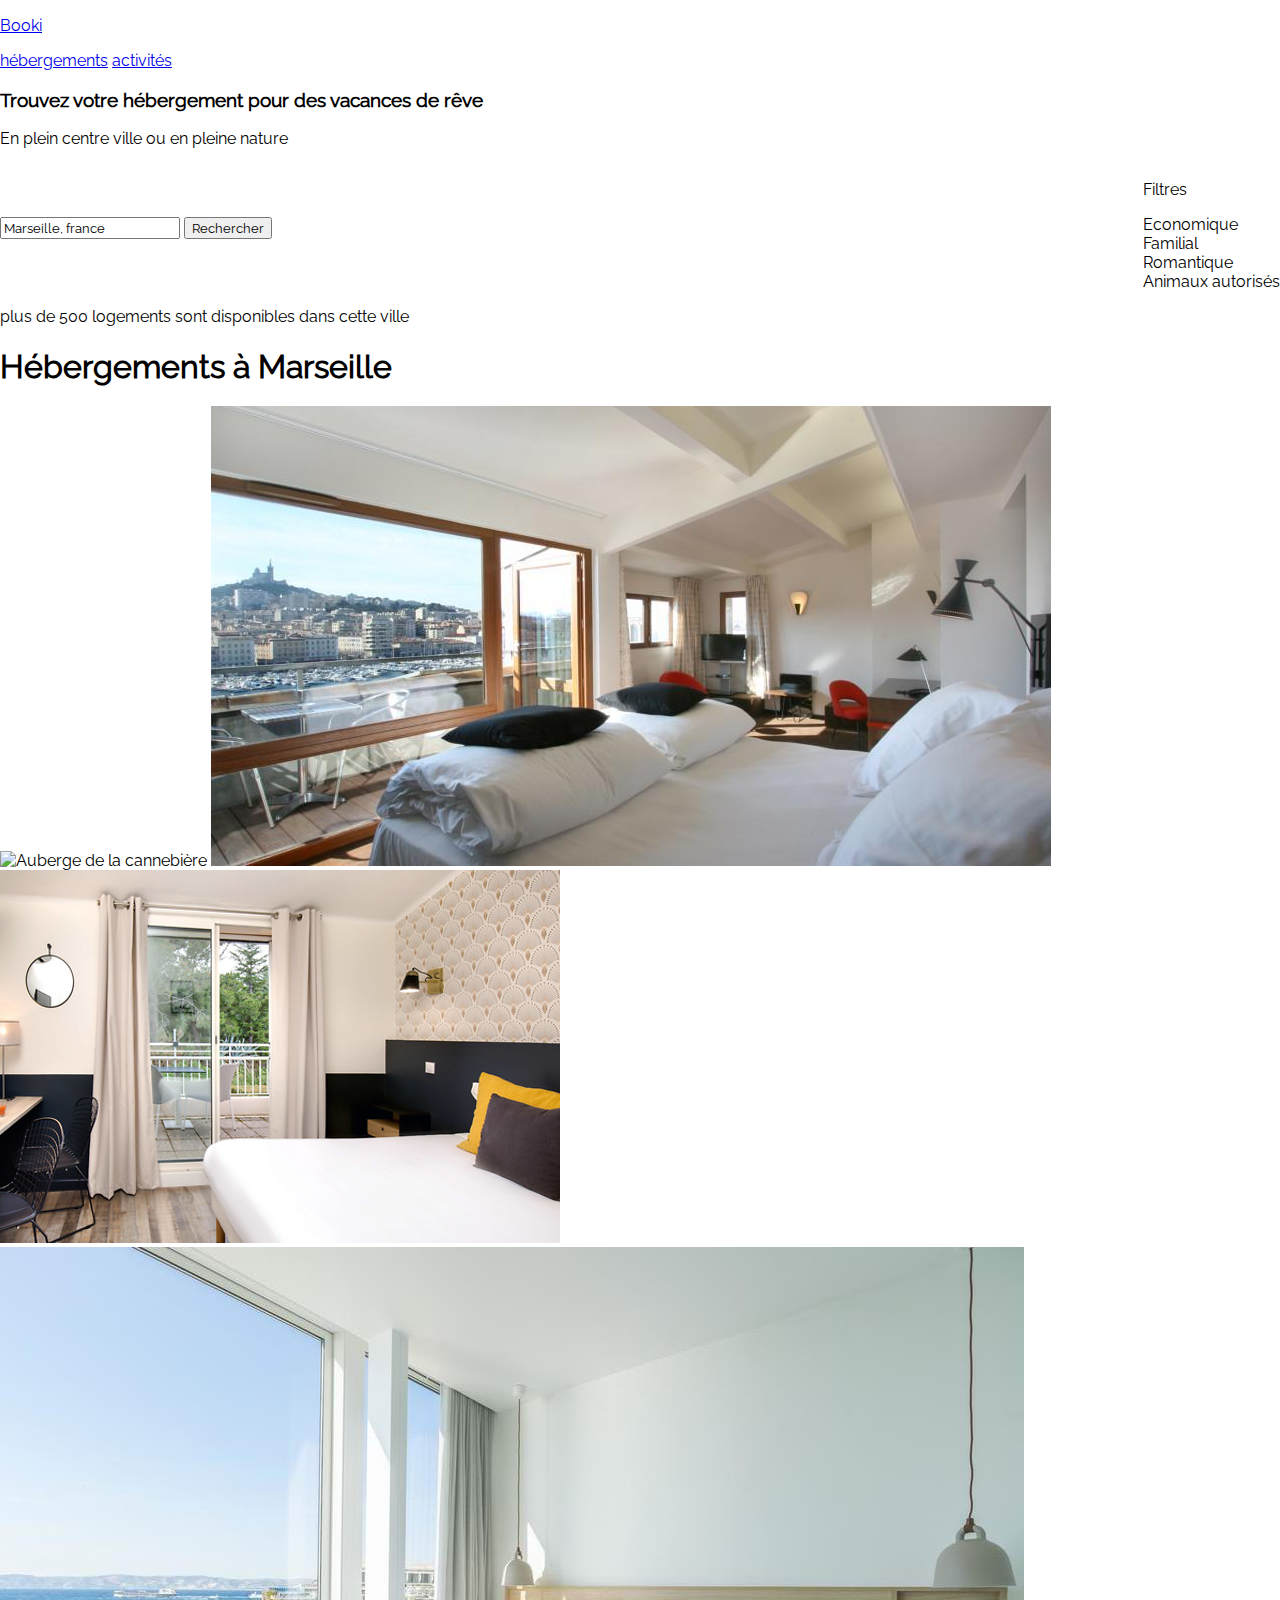
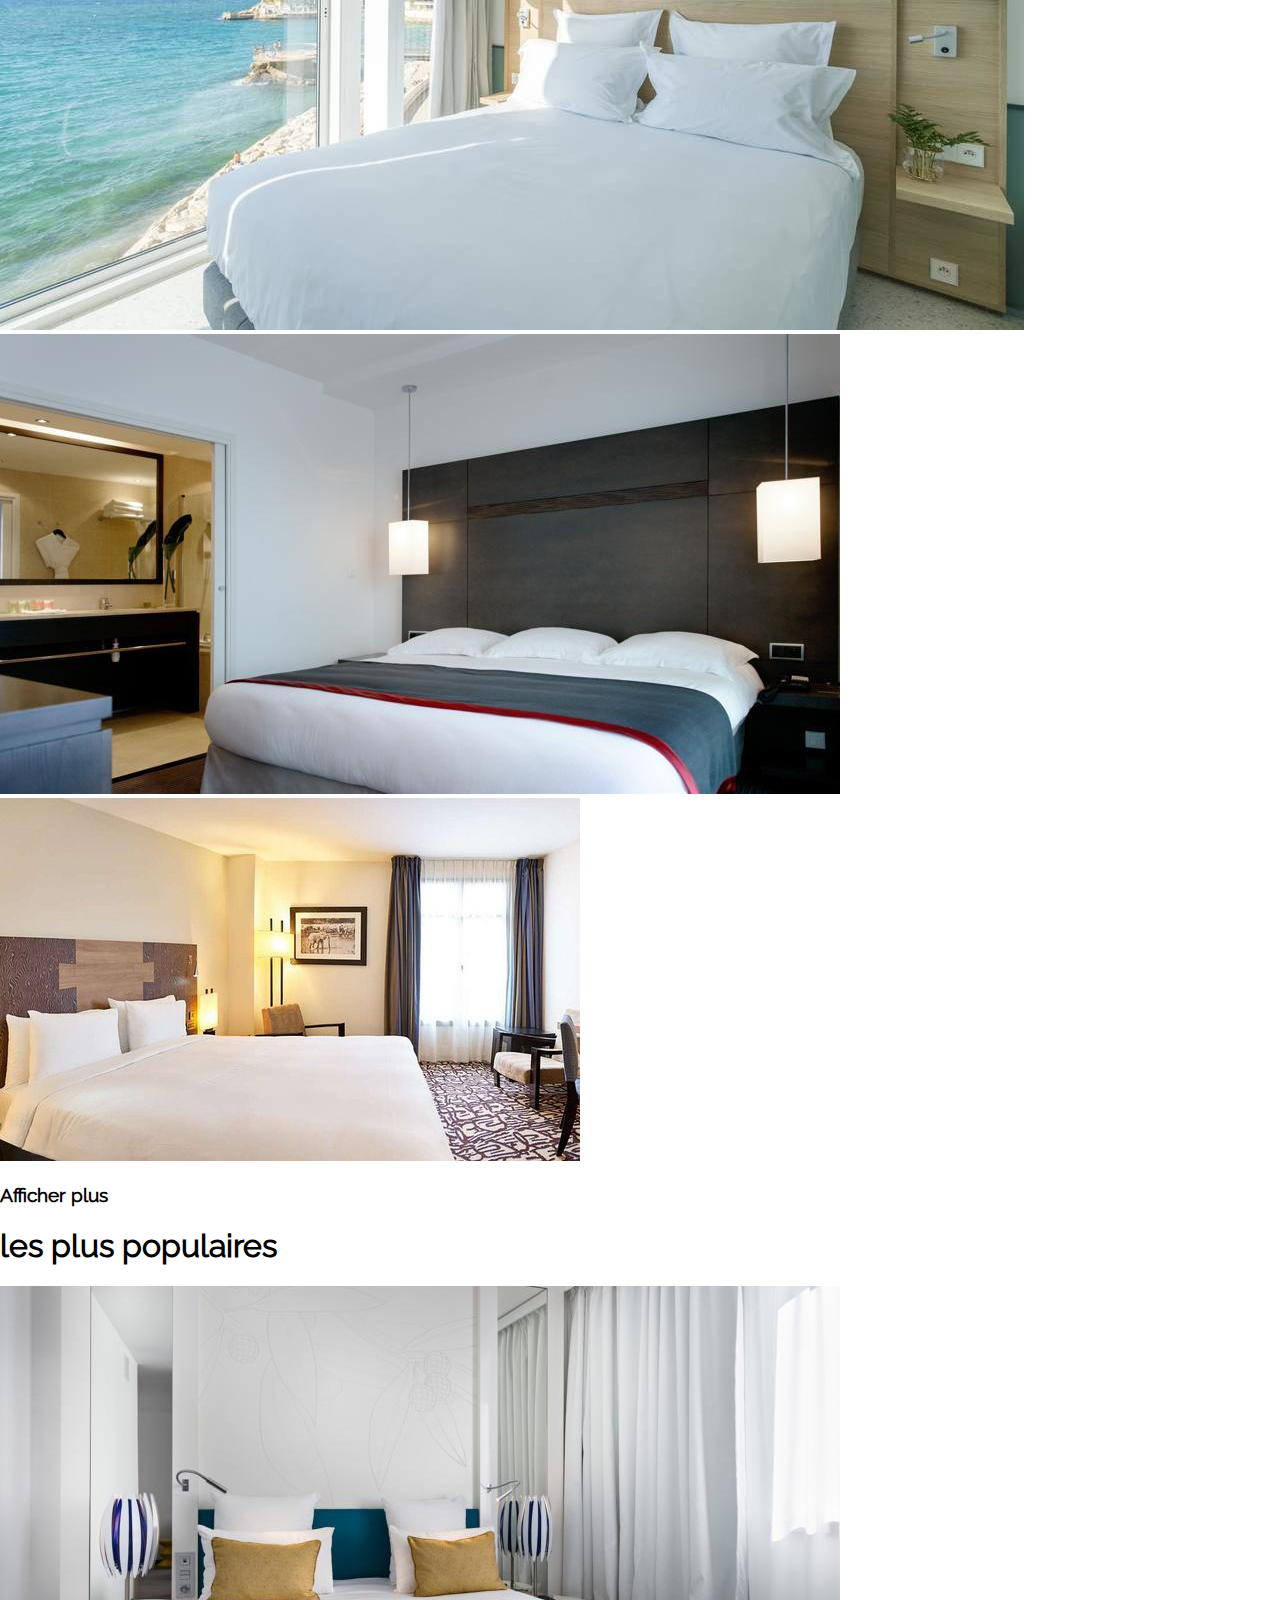
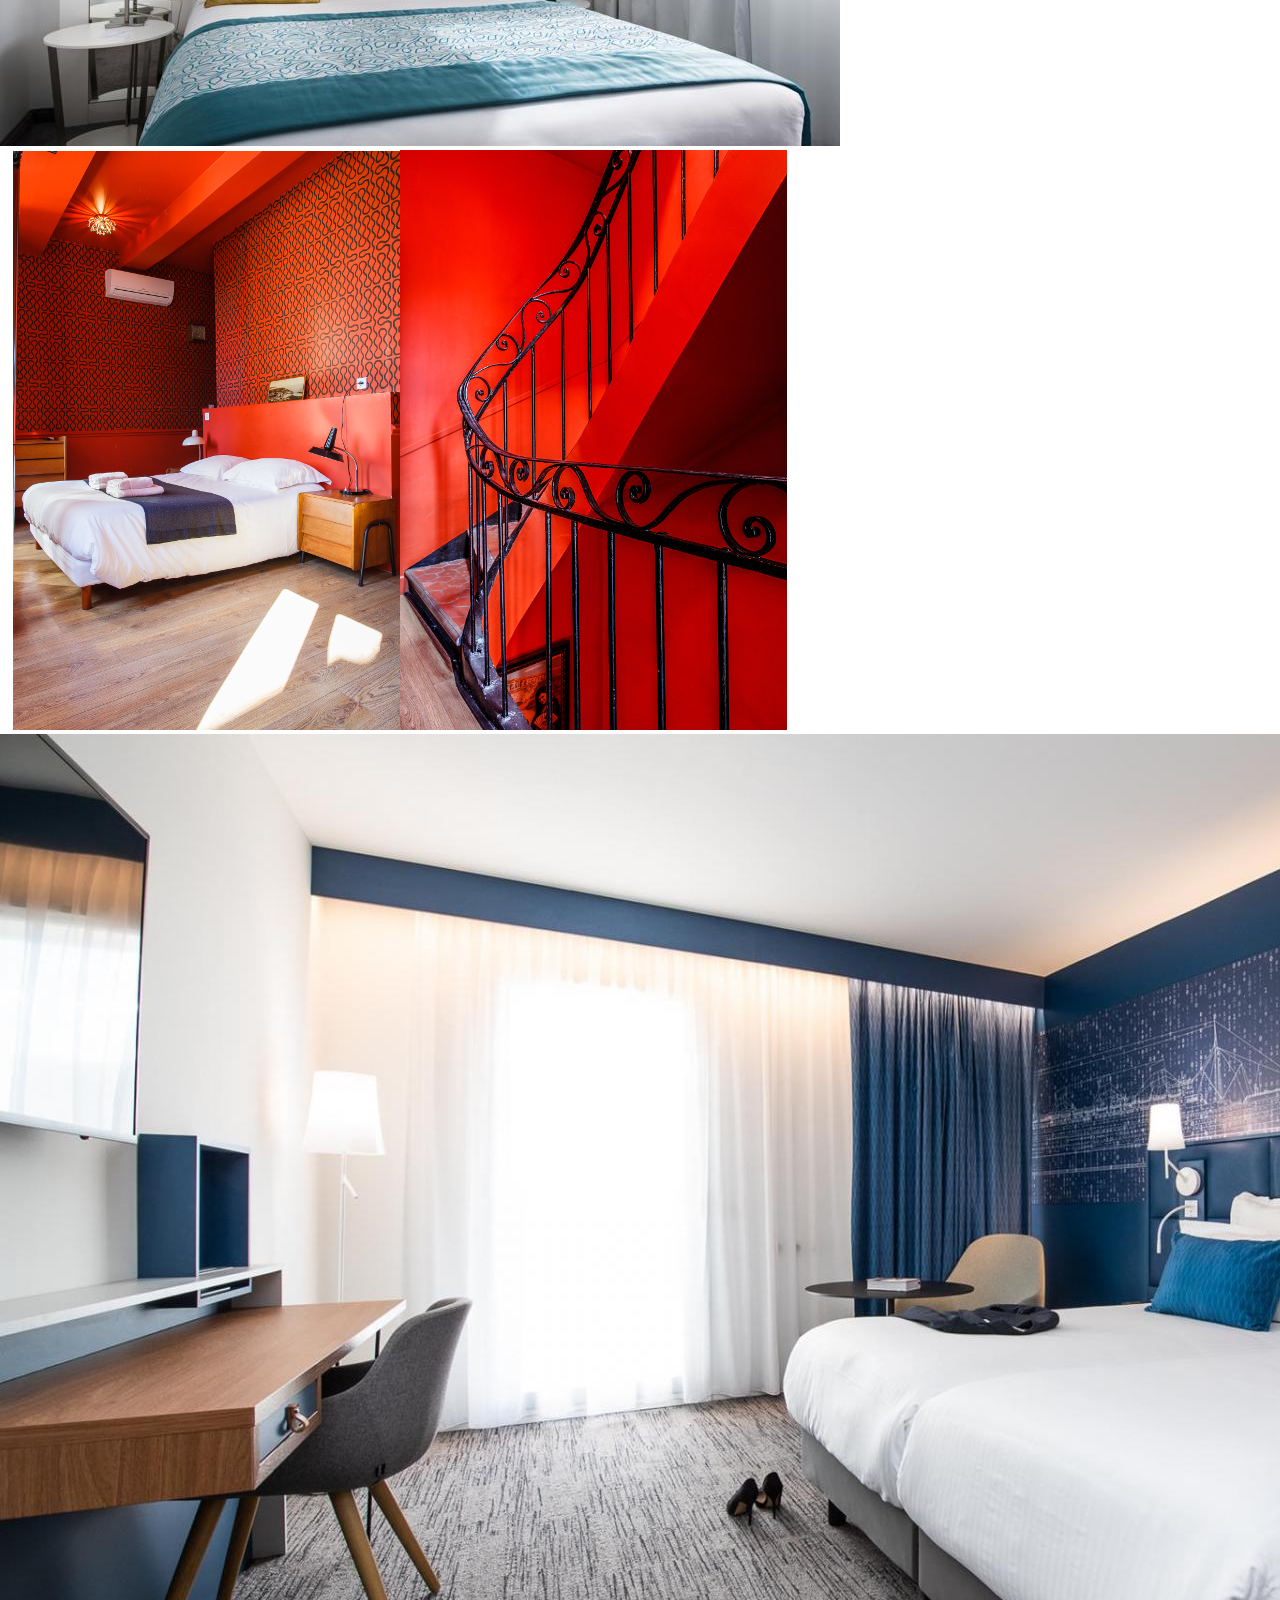
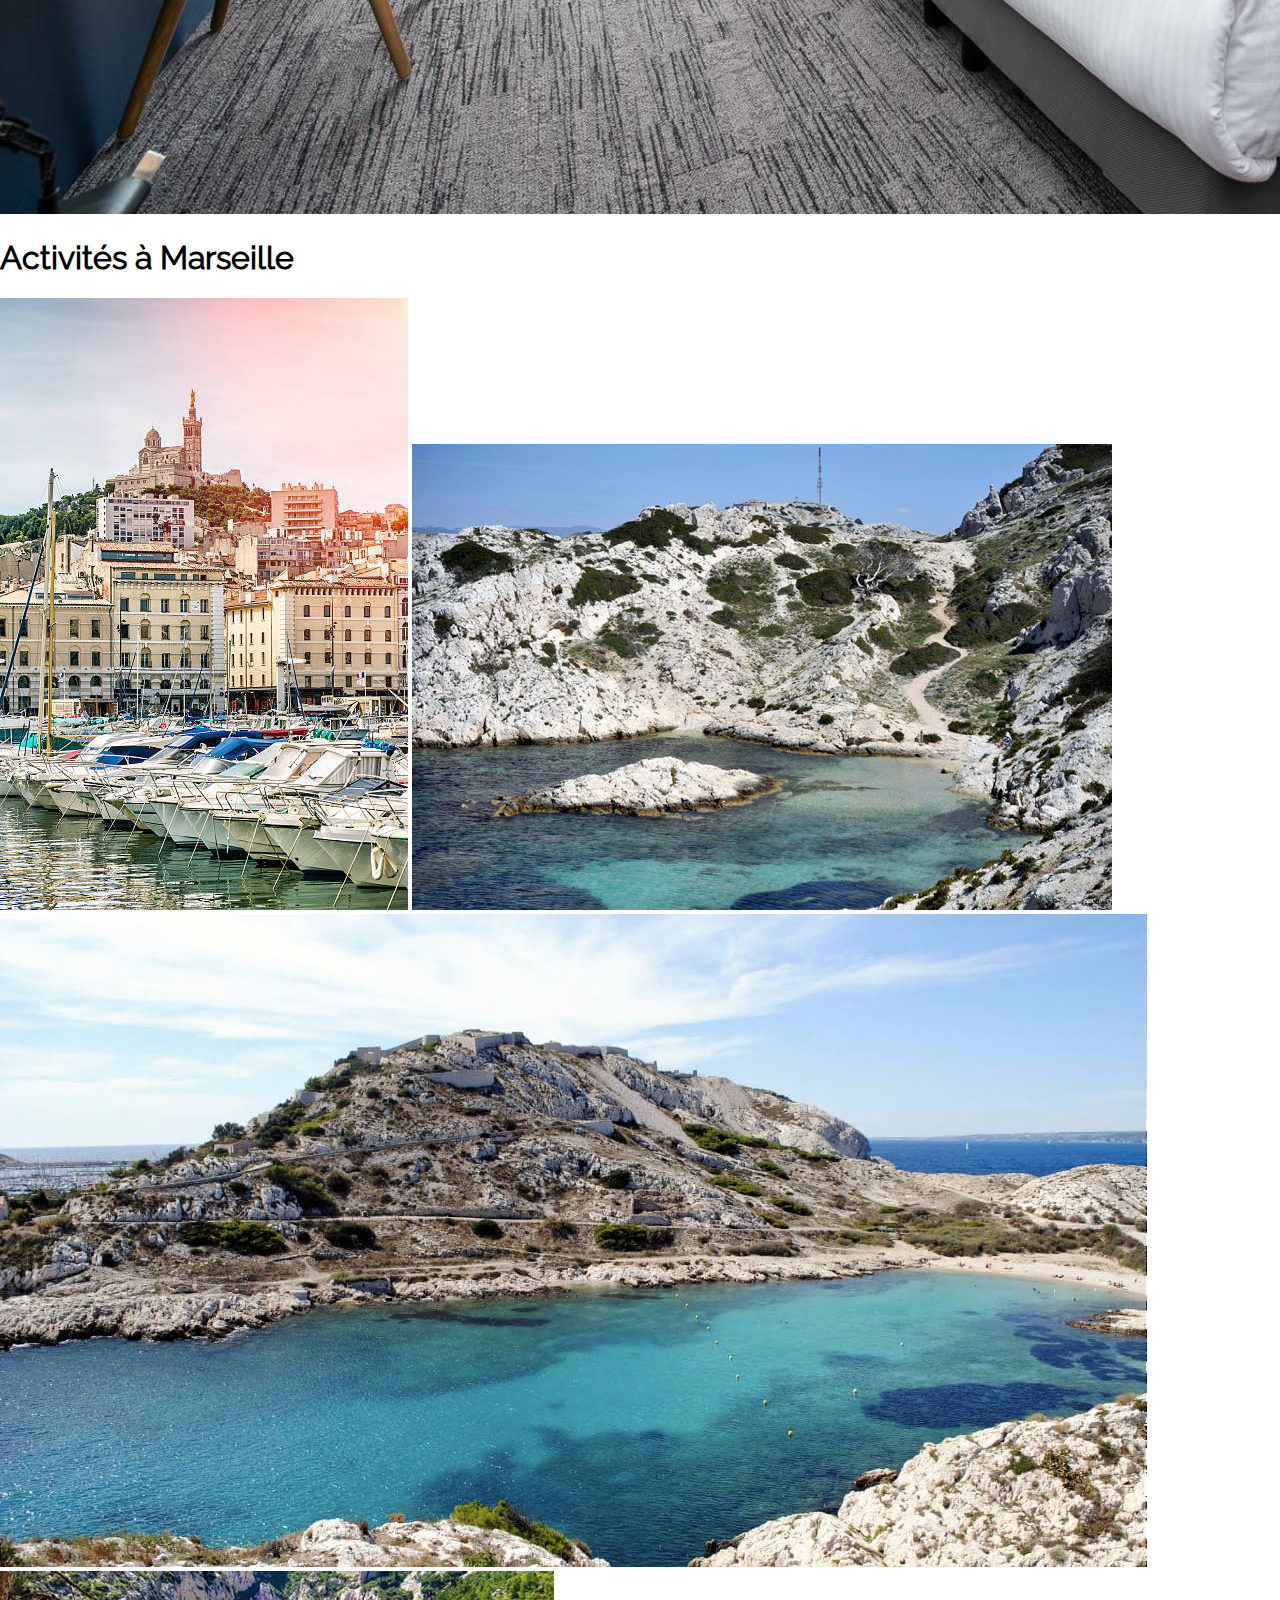
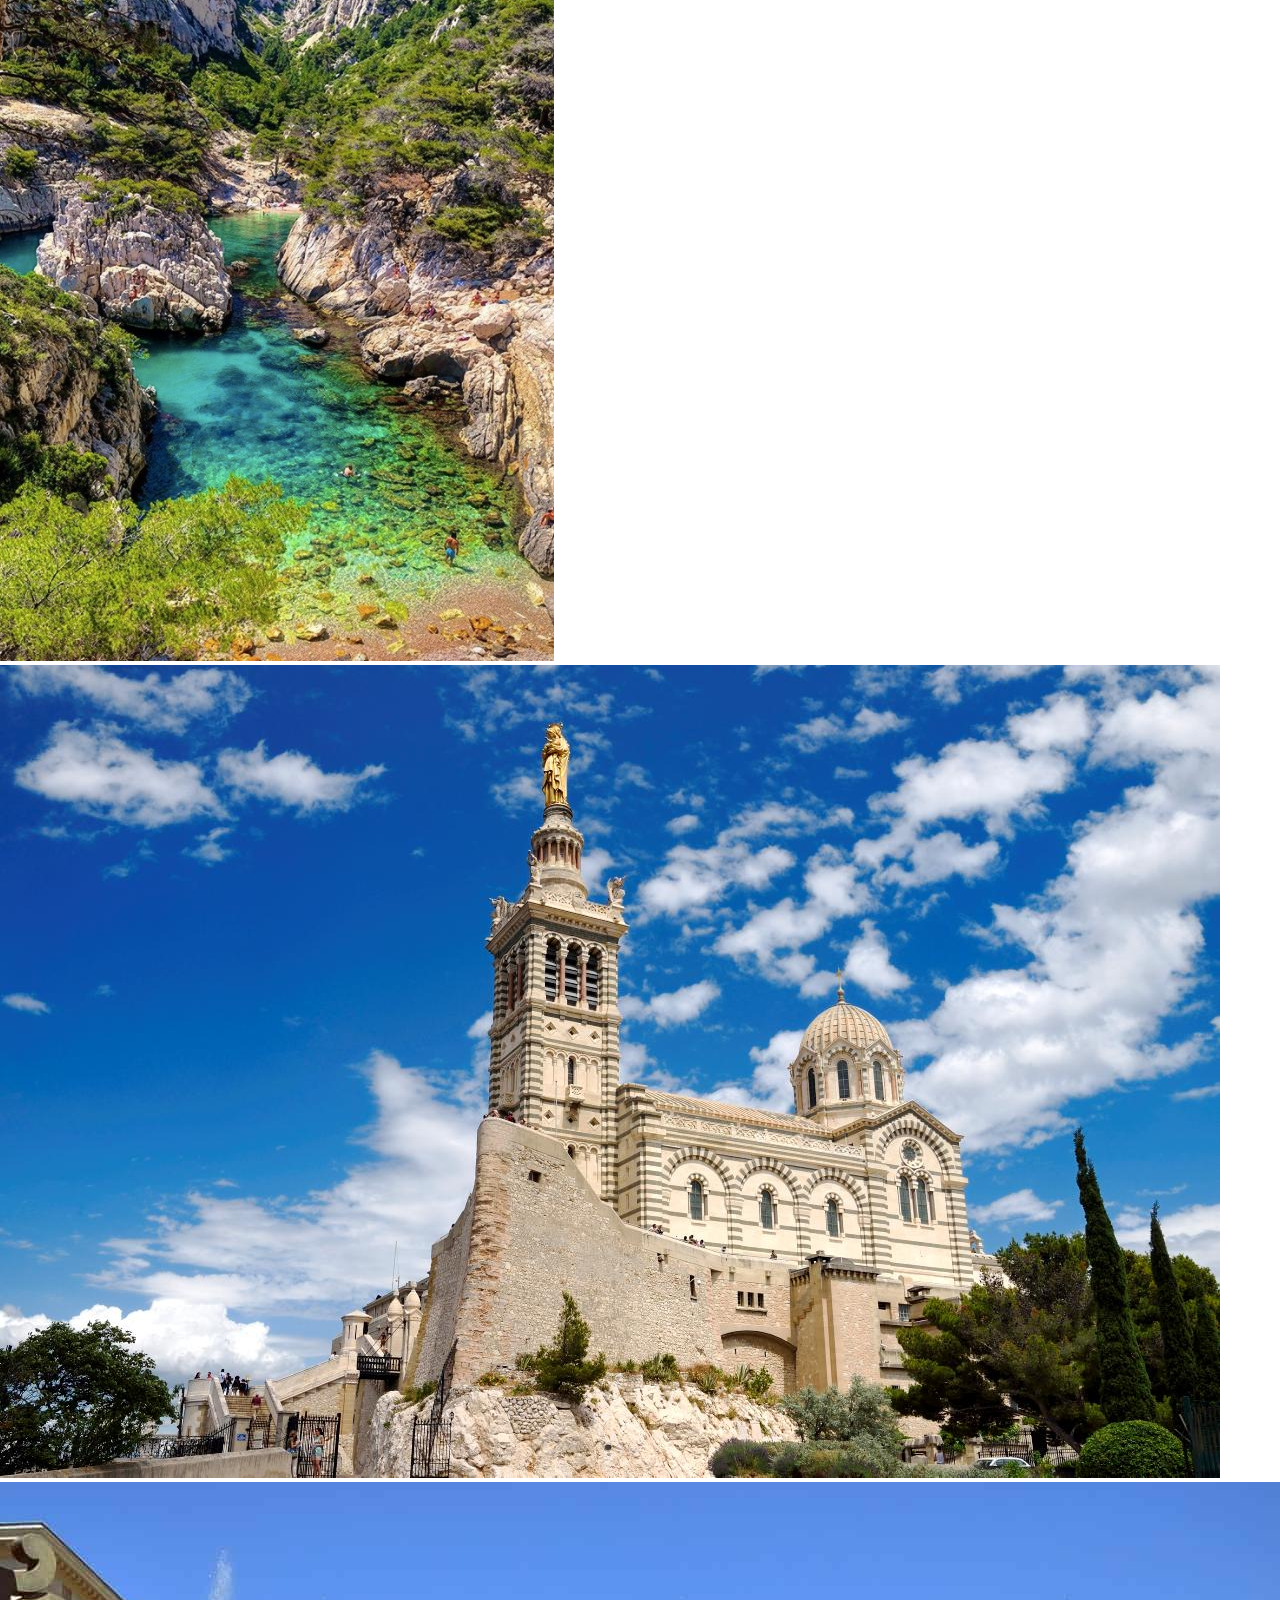
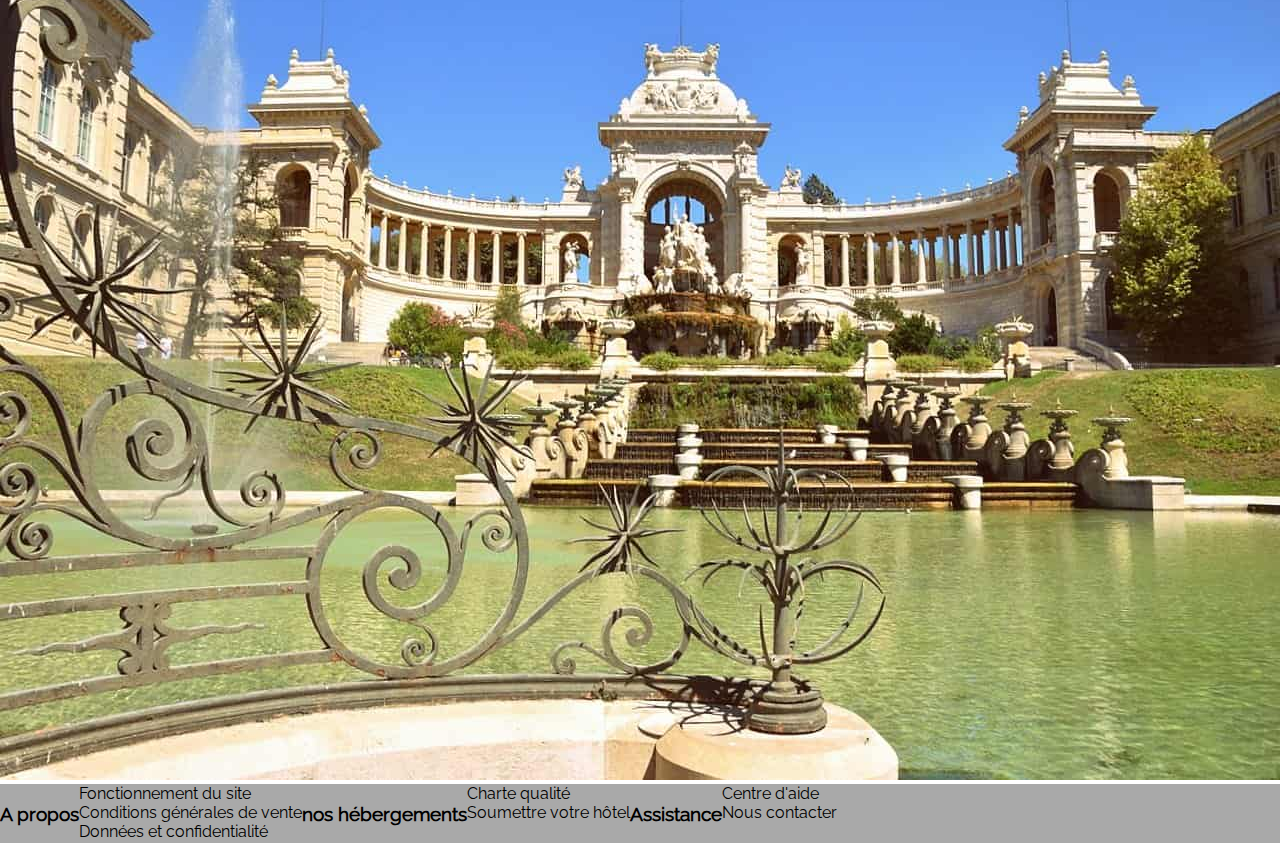
==== index.html @ e2a9db28 "firt commits" ====
<!DOCTYPE html>
<html>
    <head>
        <meta charset="utf-8"/>
        <link rel="stylesheet" href="./css/style.css" />
        <title> booki </title>
    </head>

    <body>
         <header>
            <p id="index"><a href="./index.html">Booki</a></p>
            <div class="site-header-nav">
                <a href="#">hébergements</a>
                <a href="#">activités</a>
            </div>
            <h3>Trouvez votre hébergement pour des vacances de rêve</h3>
            <p>En plein centre ville ou en pleine nature</p>
            <nav>
                <div id="searchbar">
                    <form action="" class="Formulaire">
                        <input class="field" type="text" value="Marseille, france">
                        <input class="button" type="button" value="Rechercher"/>
                    </form>
                </div>

                <ul id="filter"><p>Filtres</p>
                    <li class="filter-type">Economique</li>
                    <li class="filter-type">Familial</li>
                    <li class="filter-type">Romantique</li>
                    <li class="filter-type">Animaux autorisés</li>
                </ul>
            </nav>
            <p>plus de 500 logements sont disponibles dans cette ville</p>
        </header>

        <main>
            <div>
                <h1>Hébergements à Marseille</h1>
                <article>
                    <img src="./images/Cannebière.jpg" alt="Auberge de la cannebière"> 
                    <img src="./images/hotelport.jpg" alt="Hôtel du port">
                    <img src="./images/hotelmouettes.jpg" alt="Hôtel Les mouettes">
                    <img src="./images/hotelmer.jpg" alt="Hôtel de la Mer">
                    <img src="./images/aubergepanier.jpg" alt="Auberge Le panier">
                    <img src="./images/hotelamina.jpg" alt="Hôtel Chez Amina">
                    <h3>Afficher plus</h3>
                </article>
            </div>
        </main>

        <aside>
            <div>
                <h1>les plus populaires</h1>
                <img src="./images/hotelsoleildumatin.jpg" alt="Hôtel Le soleil du matin">
                <img src="./images/coeurdeleau.jpg" alt="Au coeur de l'eau Chambres d'hôtes">
                <img src="./images/toutbleuetblanc.jpg" alt="Hôtel Tout bleu et blanc">
            </div>
        </aside>

        <section>
            <div>
                <h1>Activités à Marseille</h1>
                <img src="./images/vieuxport.jpg" alt="Vieux port">
                <img src="./images/pomegues.jpg" alt="Fort de Pomègues">
                <img src="./images/frioul.jpg" alt="Iles du Frioul">
                <img src="./images/calanques.jpg" alt="Parc National des Calanques">
                <img src="./images/notredamedelagarde.jpg" alt="Notre-Dame-de-la-Garde">
                <img src="./images/parclongchamp.jpg" alt="Parc Longchamp">
            </div>
        </section>

        <footer>
            <h3>A propos</h3>
            <ul>
                <li>Fonctionnement du site</li>
                <li>Conditions générales de vente</li>
                <li>Données et confidentialité</li>
            </ul>

            <h3>nos hébergements</h3>
            <ul>
                <li>Charte qualité</li>
                <li>Soumettre votre hôtel</li>     
            </ul>

            <h3>Assistance</h3>
            <ul>
                <li>Centre d'aide</li>
                <li>Nous contacter</li>
            </ul>
        </footer>
    </body>
</html>
---- css/style.css ----
@font-face
{
    font-family: raleway-Regular ;
    src: url('./static/Raleway-Regular.ttf') format('truetype');
}

*
{
    font-family: raleway-regular;
}

#logo
{
    margin: 20px;
}
body
{
    margin: 0px;
}
nav
{
    display: flex;
    justify-content: space-between;
    align-items: center;
    flex-wrap: wrap;
}


.nav-item
{
    padding: 20px;
}

footer
{
    display: flex;
    flex-wrap: wrap;
    background-color: darkgrey;
}

li
{
    list-style-type: none;
}

ul
{
    margin: 0px;
    padding-left: 0px ;
}

.footer-column
{
    width: 33%;
}
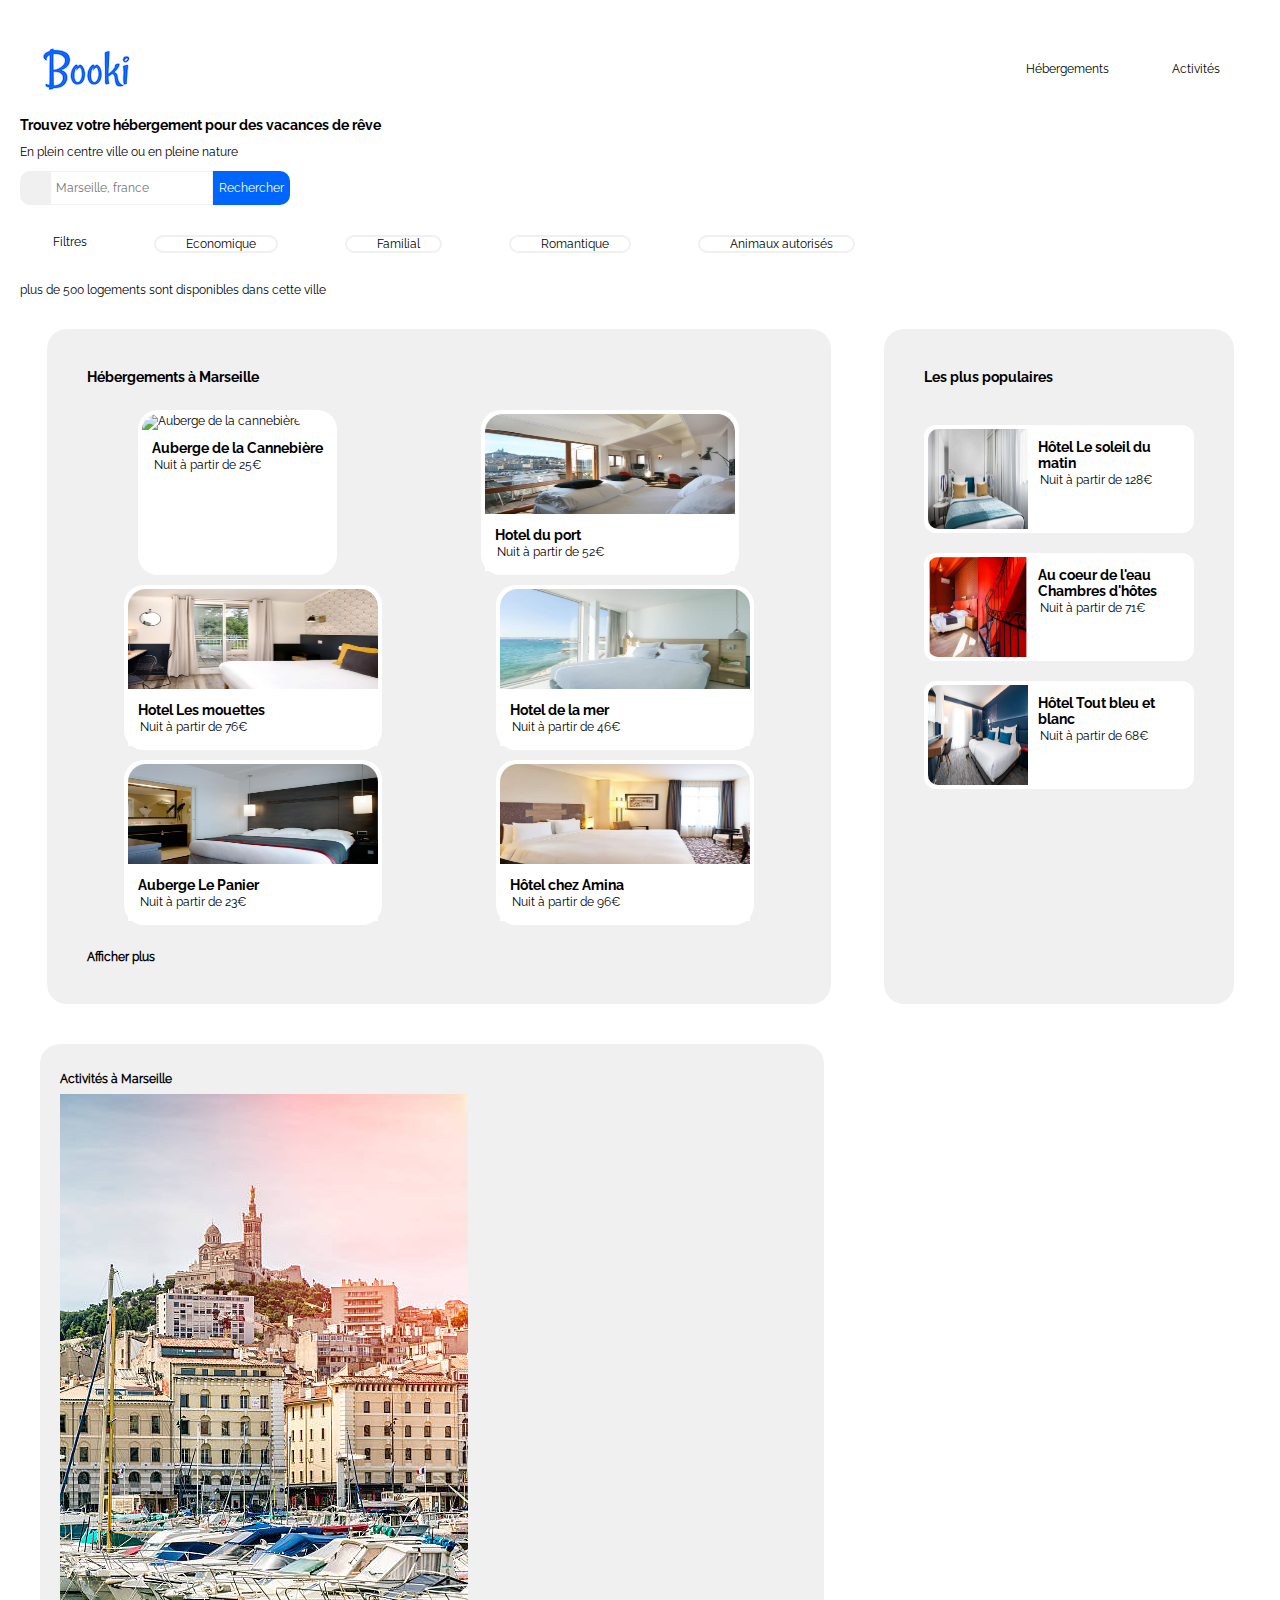
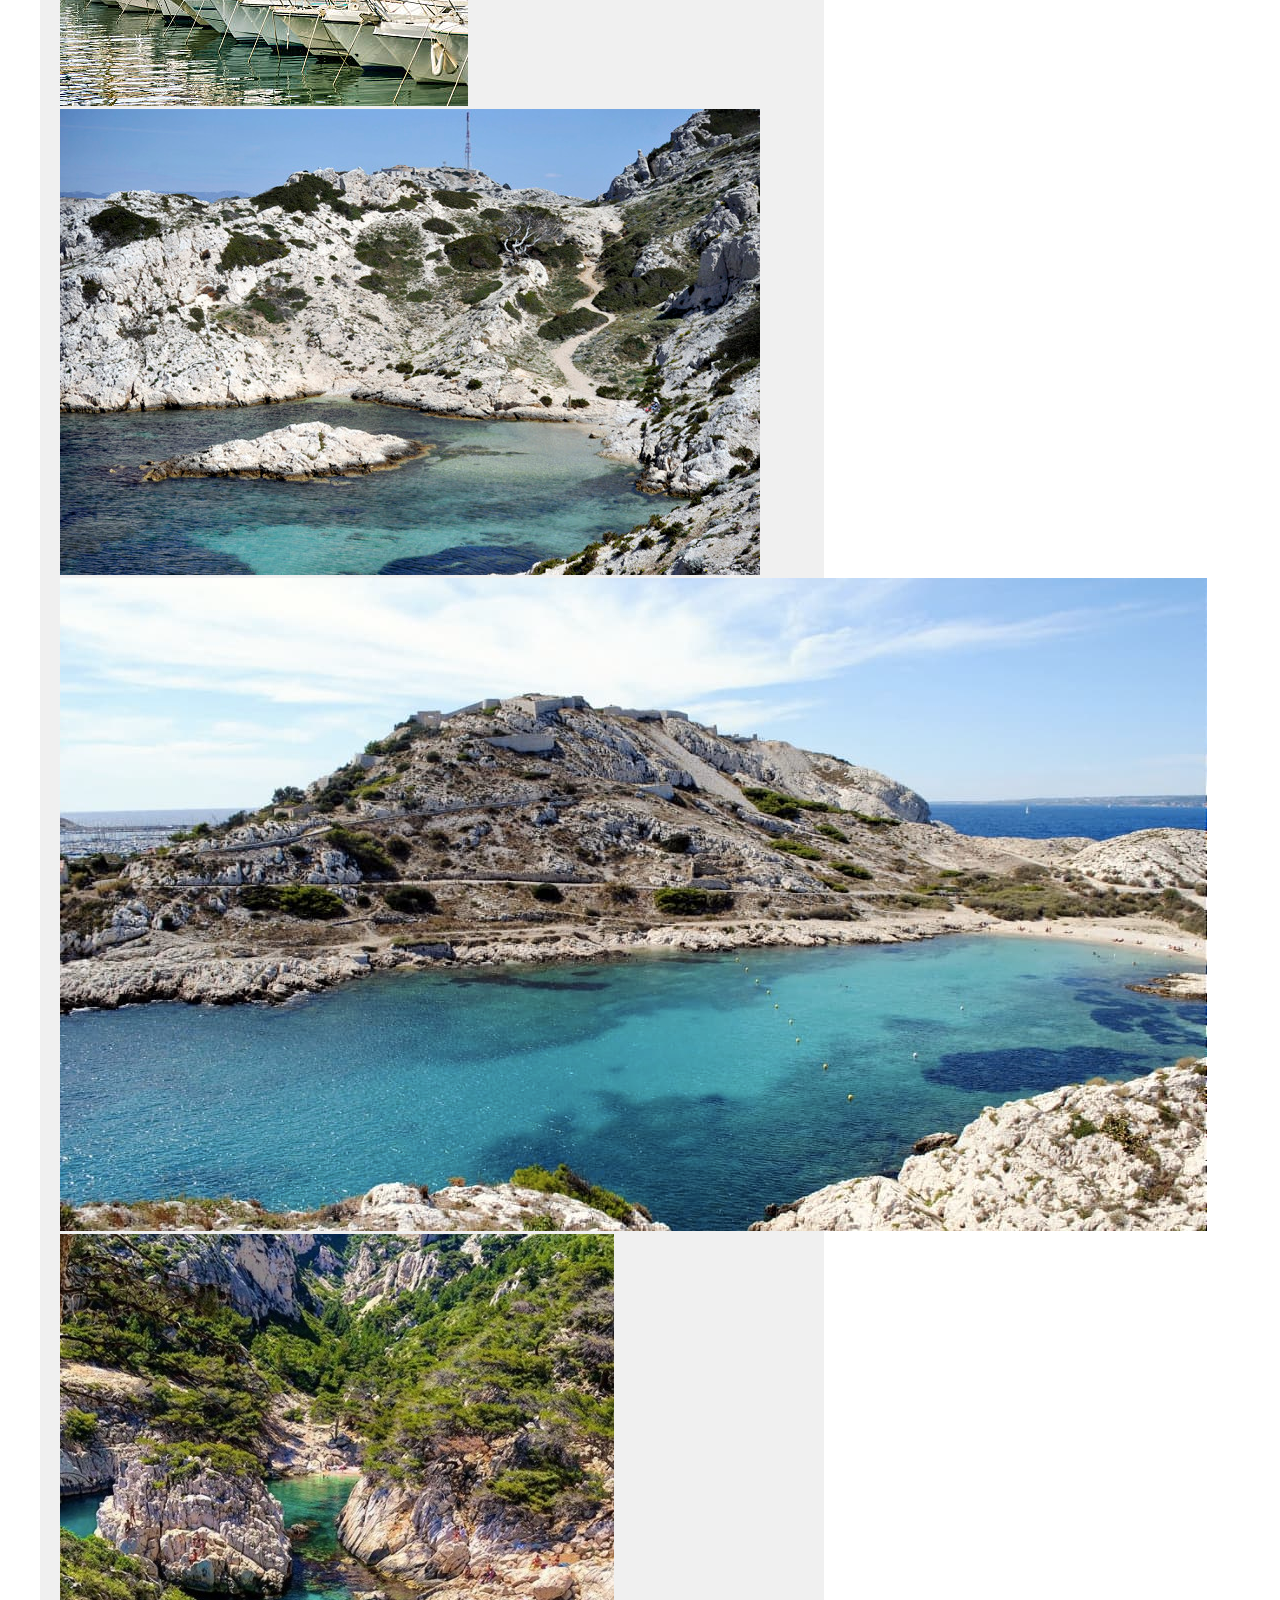
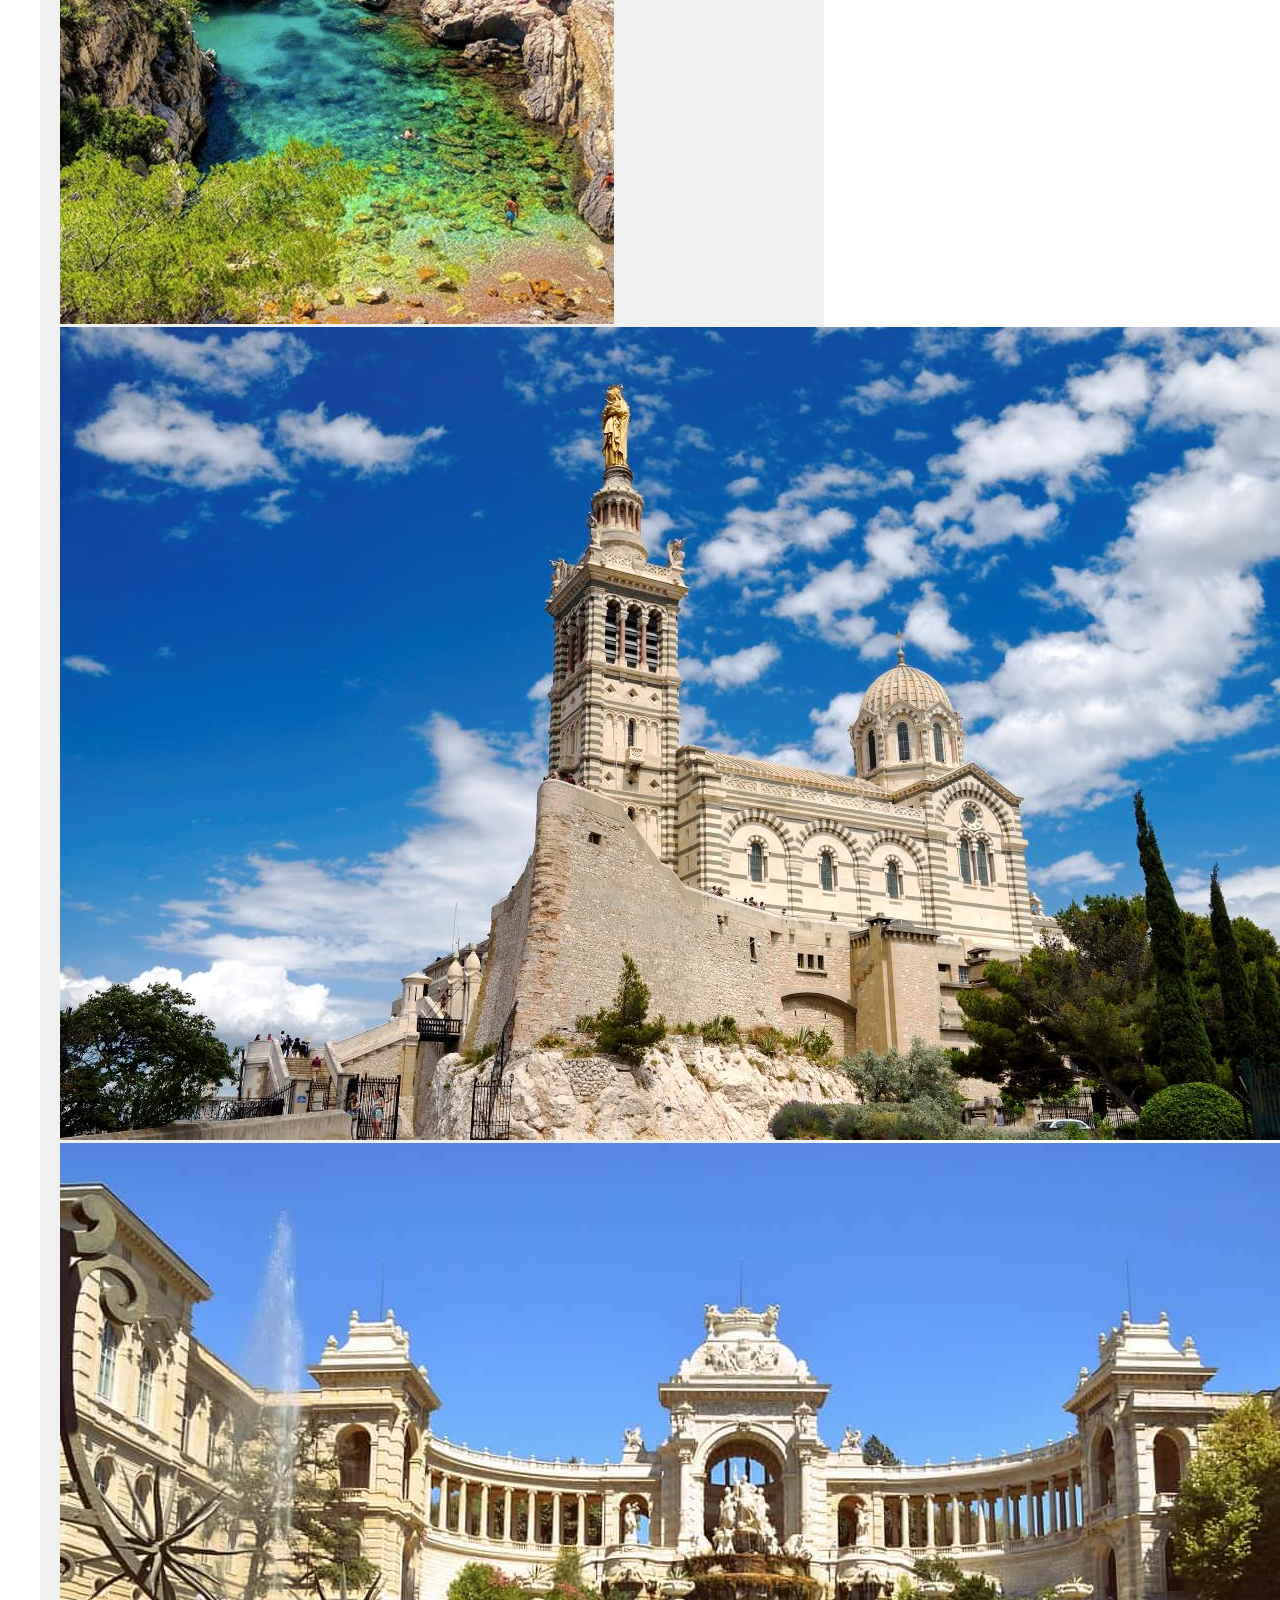
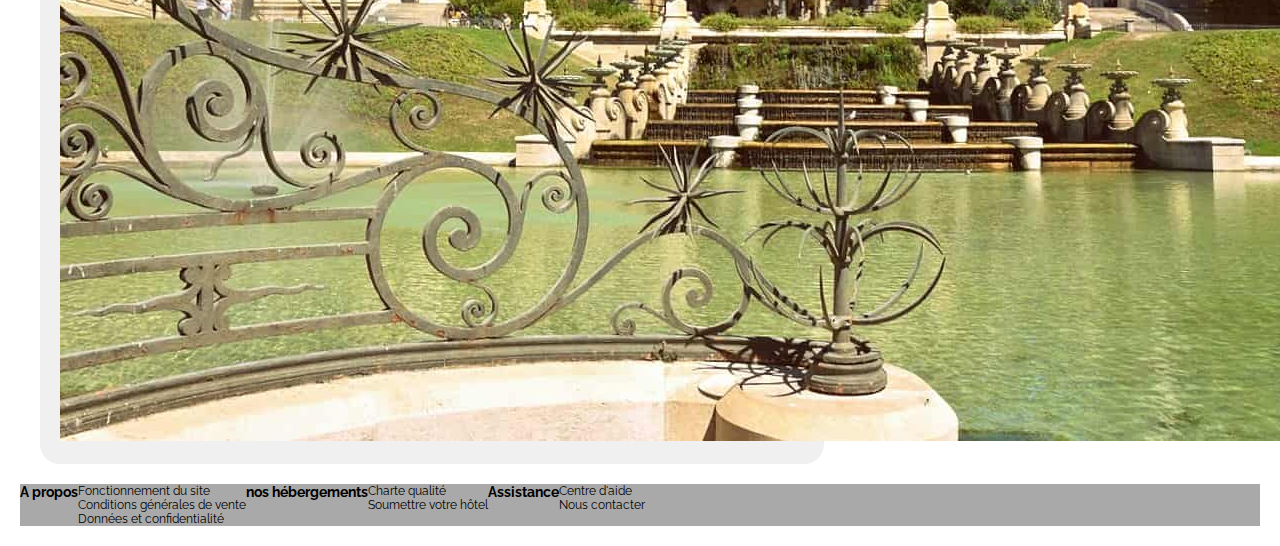
==== commit aef00d4b: "added searchbar cards and icons" ====
--- a/index.html
+++ b/index.html
@@ -1,63 +1,191 @@
 <!DOCTYPE html>
 <html>
-    <head>
+    <head lang="fr">
         <meta charset="utf-8"/>
         <link rel="stylesheet" href="./css/style.css" />
+        <link rel="stylesheet" href="https://use.fontawesome.com/releases/v5.15.4/css/all.css" integrity="sha384-DyZ88mC6Up2uqS4h/KRgHuoeGwBcD4Ng9SiP4dIRy0EXTlnuz47vAwmeGwVChigm" crossorigin="anonymous">
         <title> booki </title>
     </head>
 
     <body>
          <header>
-            <p id="index"><a href="./index.html">Booki</a></p>
-            <div class="site-header-nav">
-                <a href="#">hébergements</a>
-                <a href="#">activités</a>
-            </div>
+           <!-- NAV BAR -->
+            <nav> 
+                <a href="index1.html" id="logo"><img src="./images/booki.jpg" alt="Logo Booki" class="logo"></a>
+                <div>  
+                    <a class="nav-item" href="#">Hébergements</a>
+                    <a class="nav-item" href="#">Activités</a>
+                </div>  
+            </nav>
             <h3>Trouvez votre hébergement pour des vacances de rêve</h3>
             <p>En plein centre ville ou en pleine nature</p>
-            <nav>
+
+            <!--SEARCHBAR-->
+
+            <form action="" class="formulaire">
                 <div id="searchbar">
-                    <form action="" class="Formulaire">
-                        <input class="field" type="text" value="Marseille, france">
-                        <input class="button" type="button" value="Rechercher"/>
-                    </form>
+                    <div id="map-icon">
+                        <i class="fas fa-map-marker-alt"></i>
+                    </div>
+                    <input class="field" type="text" placeholder="Marseille, france">
+                    <input class="button" type="button" value="Rechercher"/>
                 </div>
-
-                <ul id="filter"><p>Filtres</p>
-                    <li class="filter-type">Economique</li>
-                    <li class="filter-type">Familial</li>
-                    <li class="filter-type">Romantique</li>
-                    <li class="filter-type">Animaux autorisés</li>
+            </form>
+            
+           
+                <ul id="filter">
+                    <li>Filtres</li>
+                    <li class="filter-type"><i class="fas fa-euro-sign blue-icon"></i>Economique</li>
+                    <li class="filter-type"><i class="fas fa-child blue-icon"></i>Familial</li>
+                    <li class="filter-type"><i class="fas fa-heart blue-icon"></i>Romantique</li>
+                    <li class="filter-type"><i class="fas fa-dog blue-icon"></i>Animaux autorisés</li>
                 </ul>
-            </nav>
+            
             <p>plus de 500 logements sont disponibles dans cette ville</p>
         </header>
 
         <main>
-            <div>
-                <h1>Hébergements à Marseille</h1>
-                <article>
-                    <img src="./images/Cannebière.jpg" alt="Auberge de la cannebière"> 
-                    <img src="./images/hotelport.jpg" alt="Hôtel du port">
-                    <img src="./images/hotelmouettes.jpg" alt="Hôtel Les mouettes">
-                    <img src="./images/hotelmer.jpg" alt="Hôtel de la Mer">
-                    <img src="./images/aubergepanier.jpg" alt="Auberge Le panier">
-                    <img src="./images/hotelamina.jpg" alt="Hôtel Chez Amina">
-                    <h3>Afficher plus</h3>
-                </article>
-            </div>
+            <!-- Left image panel -->
+            <section class="Element">
+                <h3 class="main-title">Hébergements à Marseille</h3>
+                <div class="accomodation">
+
+                    <div class="marseille-card">
+                        <img src="./images/Cannebière.jpg" alt="Auberge de la cannebière" class="card-img-top">
+                        <div class="card-info">
+                            <h3>Auberge de la Cannebière</h3>
+                            <p class="price">Nuit à partir de 25€</p>
+                            <i class="fas fa-star blue-icon"></i>
+                            <i class="fas fa-star blue-icon"></i>
+                            <i class="fas fa-star blue-icon"></i>
+                            <i class="fas fa-star blue-icon"></i>
+                            <i class="fas fa-star grey-icon"></i>
+                        </div>
+                    </div>
+                    
+                    <div class="marseille-card">
+                        <img src="./images/hotelport.jpg" alt="Hôtel du port" class="card-img-top">
+                        <div class="card-info">
+                            <h3>Hotel du port</h3>
+                            <p class="price">Nuit à partir de 52€</p>
+                            <i class="fas fa-star blue-icon"></i>
+                            <i class="fas fa-star blue-icon"></i>
+                            <i class="fas fa-star blue-icon"></i>
+                            <i class="fas fa-star blue-icon"></i>
+                            <i class="fas fa-star grey-icon"></i>
+                        </div>
+                    </div>
+
+                    <div class="marseille-card">
+                        <img src="./images/hotelmouettes.jpg" alt="Hôtel Les mouettes" class="card-img-top">
+                        <div class="card-info">
+                            <h3>Hotel Les mouettes</h3>
+                            <p class="price">Nuit à partir de 76€</p>
+                            <i class="fas fa-star blue-icon"></i>
+                            <i class="fas fa-star blue-icon"></i>
+                            <i class="fas fa-star blue-icon"></i>
+                            <i class="fas fa-star blue-icon"></i>
+                            <i class="fas fa-star grey-icon"></i>
+                        </div>
+                    </div>
+
+                    <div class="marseille-card">
+                        <img src="./images/hotelmer.jpg" alt="Hôtel de la Mer" class="card-img-top">
+                        <div class="card-info">
+                            <h3>Hotel de la mer</h3>
+                            <p class="price">Nuit à partir de 46€</p>
+                            <i class="fas fa-star blue-icon"></i>
+                            <i class="fas fa-star blue-icon"></i>
+                            <i class="fas fa-star blue-icon"></i>
+                            <i class="fas fa-star blue-icon"></i>
+                            <i class="fas fa-star grey-icon"></i>
+                        </div>
+                    </div>
+
+                    <div class="marseille-card">
+                        <img src="./images/aubergepanier.jpg" alt="Auberge Le panier" class="card-img-top">
+                        <div class="card-info">
+                            <h3>Auberge Le Panier</h3>
+                            <p class="price">Nuit à partir de 23€</p>
+                            <i class="fas fa-star blue-icon"></i>
+                            <i class="fas fa-star blue-icon"></i>
+                            <i class="fas fa-star blue-icon"></i>
+                            <i class="fas fa-star blue-icon"></i>
+                            <i class="fas fa-star grey-icon"></i>
+                        </div>
+                    </div>
+
+                    <div class="marseille-card">
+                        <img src="./images/hotelamina.jpg" alt="Hôtel Chez Amina" class="card-img-top">
+                        <div class="card-info">
+                            <h3>Hôtel chez Amina</h3>
+                            <p class="price">Nuit à partir de 96€</p>
+                            <i class="fas fa-star blue-icon"></i>
+                            <i class="fas fa-star blue-icon"></i>
+                            <i class="fas fa-star blue-icon"></i>
+                            <i class="fas fa-star blue-icon"></i>
+                            <i class="fas fa-star grey-icon"></i>
+                        </div>
+
+                    </div>
+                </div>
+                <h4>Afficher plus</h4>
+            </section>
+            <!-- End of left image panel -->
+
+            <!-- Right image panel -->
+            <aside class="element">
+                <h3 class="main-title">Les plus populaires</h3>
+                <div class="popular-accomodation">
+                    
+                    <div class="card">
+                        <img src="./images/hotelsoleildumatin.jpg" alt="Hôtel Le soleil du matin" class="card-img-left">
+                        <div class="card-info">
+                            <h3>Hôtel Le soleil du matin</h3>
+                            <p class="price">Nuit à partir de 128€</p>
+                            <i class="fas fa-star blue-icon"></i>
+                            <i class="fas fa-star blue-icon"></i>
+                            <i class="fas fa-star blue-icon"></i>
+                            <i class="fas fa-star blue-icon"></i>
+                            <i class="fas fa-star grey-icon"></i>
+                        </div>
+                    </div>
+                    
+                    <div class="card">
+                        <img src="./images/coeurdeleau.jpg" alt="Au coeur de l'eau Chambres d'hôtes" class="card-img-left">
+                        <div class="card-info">
+                            <h3>Au coeur de l'eau Chambres d'hôtes</h3>
+                            <p class="price">Nuit à partir de 71€</p>
+                            <i class="fas fa-star blue-icon"></i>
+                            <i class="fas fa-star blue-icon"></i>
+                            <i class="fas fa-star blue-icon"></i>
+                            <i class="fas fa-star blue-icon"></i>
+                            <i class="fas fa-star grey-icon"></i>
+                        </div>
+                    </div>
+
+                    <div class="card">
+                        <img src="./images/toutbleuetblanc.jpg" alt="Hôtel Tout bleu et blanc" class="card-img-left">
+                        <div class="card-info">
+                            <h3>Hôtel Tout bleu et blanc</h3>
+                            <p class="price">Nuit à partir de 68€</p>
+                            <i class="fas fa-star blue-icon"></i>
+                            <i class="fas fa-star blue-icon"></i>
+                            <i class="fas fa-star blue-icon"></i>
+                            <i class="fas fa-star blue-icon"></i>
+                            <i class="fas fa-star grey-icon"></i>
+                        </div>
+                    </div>
+                    
+                    
+                    
+                </div>
+            </aside>
         </main>
 
-        <aside>
-            <div>
-                <h1>les plus populaires</h1>
-                <img src="./images/hotelsoleildumatin.jpg" alt="Hôtel Le soleil du matin">
-                <img src="./images/coeurdeleau.jpg" alt="Au coeur de l'eau Chambres d'hôtes">
-                <img src="./images/toutbleuetblanc.jpg" alt="Hôtel Tout bleu et blanc">
-            </div>
-        </aside>
-
-        <section>
+        
+
+        <section class="activity">
             <div>
                 <h1>Activités à Marseille</h1>
                 <img src="./images/vieuxport.jpg" alt="Vieux port">
--- a/css/style.css
+++ b/css/style.css
@@ -1,22 +1,37 @@
+/* FONT */ 
+
 @font-face
 {
-    font-family: raleway-Regular ;
+    font-family: raleway-regular;
     src: url('./static/Raleway-Regular.ttf') format('truetype');
 }
 
+@font-face 
+{
+    font-family: raleway-bold;
+    src: url('./static/Raleway-Bold.ttf') format('truetype');
+}
+
+/* GLOBAL */
+
 *
 {
     font-family: raleway-regular;
-}
+    font-size: 12px;
+}
+
+body
+{
+    margin: 20px;
+}
+
+/* NAV-BAR */
 
 #logo
 {
     margin: 20px;
 }
-body
-{
-    margin: 0px;
-}
+
 nav
 {
     display: flex;
@@ -25,17 +40,182 @@
     flex-wrap: wrap;
 }
 
-
 .nav-item
 {
     padding: 20px;
-}
+    margin-right: 20px;
+}
+
+#searchbar
+{
+    display: flex; 
+}
+
+#map-icon
+{
+    background-color: #F0F0F0;
+    width: 30px;
+    display: flex;
+    justify-content: center;
+    align-items: center;
+    border-radius: 10px 0px 0px 10px;
+}
+
+.field
+{
+    padding : 5px;
+    height : 22px;
+    border: 1px solid #F0F0F0;
+}
+.button
+{
+    font-family: raleway-regular;
+    background-color: #0065FC;
+    color: white;
+    height: 34px;
+    border: 0;
+    border-radius: 0px 10px 10px 0px;
+}
+
+/* FILTER */
+
+#filter
+{
+    display: flex;
+    justify-content: space-around;
+    width: 70%;
+    margin: 30px 30px 30px 0px;
+    
+}
+
+.filter-type
+{
+   padding: 0px 20px 0px 30px;
+   border: 2px solid #F0F0F0;
+   border-radius: 20px;
+
+}
+
+/* MAIN */
+
+main
+{
+    display: flex;
+    justify-content: space-around;
+}
+
+.main-title
+{
+    font-weight: bold;
+    padding: 20px;
+}
+section
+{
+    width: 60%;
+    background-color: #F0F0F0;
+    margin: 20px;
+    padding: 20px;
+    border-radius: 20px;
+}
+
+.accomodation
+{
+    display: flex;
+    flex-wrap: wrap;
+    justify-content: space-around;
+}
+
+.marseille-card
+{
+    background-color: white;
+    padding: 4px;
+    margin: 5px;
+    border-radius: 20px;
+}
+.card-img-top
+{
+    width: 250px;
+    height: 100px;
+    border-radius: 18px 18px 0px 0px;
+}
+
+.card-info
+{
+    background-color: white;
+    padding: 10px;
+
+}
+
+.fa-star
+{
+    font-size: 10px;
+}
+
+.blue-icon
+{
+    color: #0065FC;
+    height: 5px;
+}
+
+.grey-icon
+{
+    color: #F0F0F0;
+}
+
+h3
+{
+    font-size: 14px;
+    font-family: raleway-bold;
+    margin: 0px;
+    padding: 0px;
+}
+
+h4
+{
+    margin: 20px;
+}
+ .price
+ {
+     margin: 2px;
+ }
+
+aside
+{
+    width: 25%;
+    background-color: #F0F0F0;
+    margin: 20px;
+    padding: 20px;
+    border-radius: 20px;
+}
+
+.card
+{
+    display: flex;
+    background-color: white;
+    margin: 20px;
+    padding: 4px;
+    border-radius: 12px;
+}
+
+.card-img-left
+{
+    width: 100px;
+    height: 100px;
+    border-radius: 10px 0px 0px 10px;
+}
+
+/* FOOTER */
 
 footer
 {
     display: flex;
-    flex-wrap: wrap;
     background-color: darkgrey;
+}
+
+.footer-column
+{
+    width: 33%;
+    margin: 30px;
 }
 
 li
@@ -49,7 +229,38 @@
     padding-left: 0px ;
 }
 
-.footer-column
-{
-    width: 33%;
-}+.nav-item
+{
+    text-decoration: none;
+    color: initial;
+}
+
+.nav-item:hover
+{
+    color: #0065FC;
+    border-top: 2px solid #0065FC ;
+}
+
+
+
+/* MOBILE RESOLUTION */
+@media screen and (max-width: 768px)
+{
+    footer
+    {
+        flex-flow: wrap column;
+        align-items: center;
+        padding: 30px 0px 30px 0px;
+    }
+
+    nav 
+    {
+        flex-flow: wrap column;
+    }
+
+    .footer-column
+    {
+        width: 100%;
+        margin: 0px 0px 0px 30px;
+    }
+}
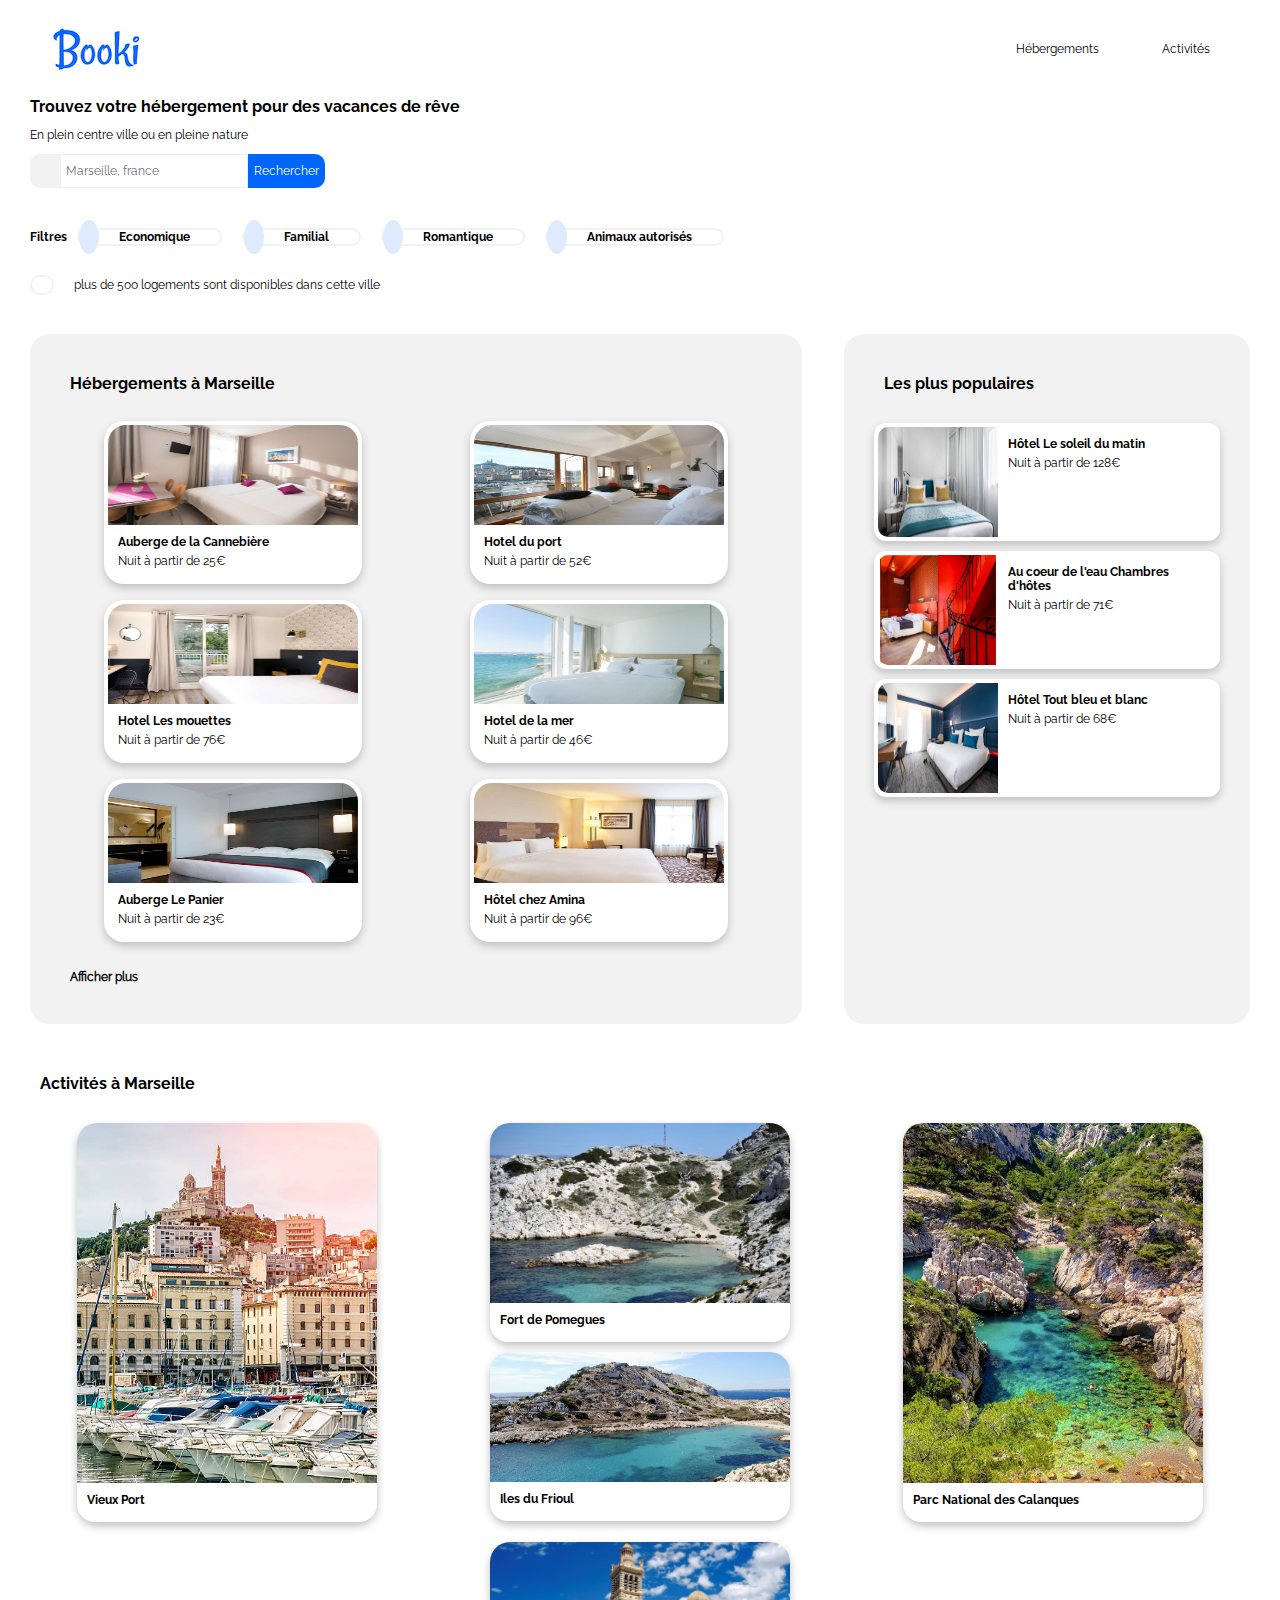
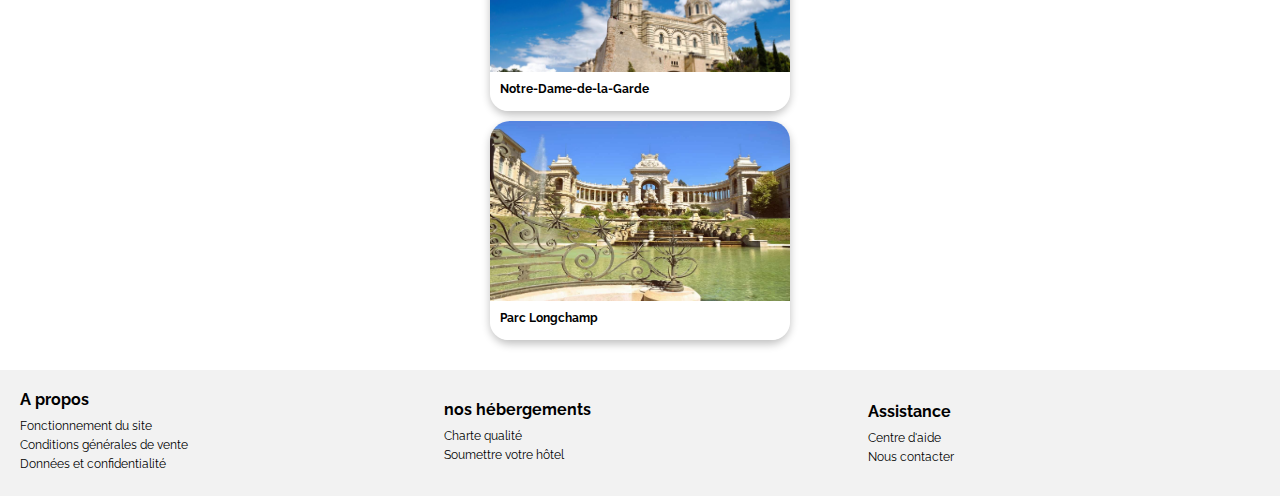
==== commit 5dd06cbf: "website responsive for mobile" ====
--- a/index.html
+++ b/index.html
@@ -1,133 +1,148 @@
 <!DOCTYPE html>
-<html>
-    <head lang="fr">
+<html lang="fr">
+    <head>
         <meta charset="utf-8"/>
+        <meta name="viewport" content="width-device-widt, initial-scale=1.0">
         <link rel="stylesheet" href="./css/style.css" />
         <link rel="stylesheet" href="https://use.fontawesome.com/releases/v5.15.4/css/all.css" integrity="sha384-DyZ88mC6Up2uqS4h/KRgHuoeGwBcD4Ng9SiP4dIRy0EXTlnuz47vAwmeGwVChigm" crossorigin="anonymous">
-        <title> booki </title>
+        <title>booki</title>
     </head>
 
     <body>
          <header>
            <!-- NAV BAR -->
             <nav> 
-                <a href="index1.html" id="logo"><img src="./images/booki.jpg" alt="Logo Booki" class="logo"></a>
-                <div>  
-                    <a class="nav-item" href="#">Hébergements</a>
-                    <a class="nav-item" href="#">Activités</a>
+                <a href="index.html" id="logo"><img src="./images/booki.jpg" alt="Logo Booki" class="logo"></a>
+                <div class="nav-container">  
+                    <a class="nav-item" href="#accomodation-bloc">Hébergements</a>
+                    <a class="nav-item" href="#activity-bloc">Activités</a>
                 </div>  
             </nav>
-            <h3>Trouvez votre hébergement pour des vacances de rêve</h3>
+            <h3 id="main-description">Trouvez votre hébergement pour des vacances de rêve</h3>
             <p>En plein centre ville ou en pleine nature</p>
 
             <!--SEARCHBAR-->
 
-            <form action="" class="formulaire">
+            <form class="formulaire" action="#">
                 <div id="searchbar">
                     <div id="map-icon">
                         <i class="fas fa-map-marker-alt"></i>
                     </div>
                     <input class="field" type="text" placeholder="Marseille, france">
-                    <input class="button" type="button" value="Rechercher"/>
+                    <input class="button-search-text" type="button" value="Rechercher"/>
                 </div>
             </form>
             
            
-                <ul id="filter">
-                    <li>Filtres</li>
-                    <li class="filter-type"><i class="fas fa-euro-sign blue-icon"></i>Economique</li>
-                    <li class="filter-type"><i class="fas fa-child blue-icon"></i>Familial</li>
-                    <li class="filter-type"><i class="fas fa-heart blue-icon"></i>Romantique</li>
-                    <li class="filter-type"><i class="fas fa-dog blue-icon"></i>Animaux autorisés</li>
-                </ul>
-            
+            <ul id="filter">
+                <li id=filter-title>Filtres</li>
+                <li class="filter-type"><i class="fas fa-money-bill-wave blue-icon-filter"></i>Economique</li>
+                <li class="filter-type"><i class="fas fa-child blue-icon-filter"></i>Familial</li>
+                <li class="filter-type"><i class="fas fa-heart blue-icon-filter"></i>Romantique</li>
+                <li class="filter-type"><i class="fas fa-dog blue-icon-filter"></i>Animaux autorisés</li>
+            </ul>
+            <div id=info>
+            <i class="fas fa-info" id="info-icon"></i>
             <p>plus de 500 logements sont disponibles dans cette ville</p>
+            </div>
         </header>
 
-        <main>
+        <main class="bloc">
             <!-- Left image panel -->
-            <section class="Element">
+            <section id="accomodation-bloc">
                 <h3 class="main-title">Hébergements à Marseille</h3>
                 <div class="accomodation">
 
-                    <div class="marseille-card">
-                        <img src="./images/Cannebière.jpg" alt="Auberge de la cannebière" class="card-img-top">
-                        <div class="card-info">
-                            <h3>Auberge de la Cannebière</h3>
-                            <p class="price">Nuit à partir de 25€</p>
-                            <i class="fas fa-star blue-icon"></i>
-                            <i class="fas fa-star blue-icon"></i>
-                            <i class="fas fa-star blue-icon"></i>
-                            <i class="fas fa-star blue-icon"></i>
-                            <i class="fas fa-star grey-icon"></i>
-                        </div>
-                    </div>
-                    
-                    <div class="marseille-card">
-                        <img src="./images/hotelport.jpg" alt="Hôtel du port" class="card-img-top">
-                        <div class="card-info">
-                            <h3>Hotel du port</h3>
-                            <p class="price">Nuit à partir de 52€</p>
-                            <i class="fas fa-star blue-icon"></i>
-                            <i class="fas fa-star blue-icon"></i>
-                            <i class="fas fa-star blue-icon"></i>
-                            <i class="fas fa-star blue-icon"></i>
-                            <i class="fas fa-star grey-icon"></i>
-                        </div>
-                    </div>
-
-                    <div class="marseille-card">
-                        <img src="./images/hotelmouettes.jpg" alt="Hôtel Les mouettes" class="card-img-top">
-                        <div class="card-info">
-                            <h3>Hotel Les mouettes</h3>
-                            <p class="price">Nuit à partir de 76€</p>
-                            <i class="fas fa-star blue-icon"></i>
-                            <i class="fas fa-star blue-icon"></i>
-                            <i class="fas fa-star blue-icon"></i>
-                            <i class="fas fa-star blue-icon"></i>
-                            <i class="fas fa-star grey-icon"></i>
-                        </div>
-                    </div>
-
-                    <div class="marseille-card">
-                        <img src="./images/hotelmer.jpg" alt="Hôtel de la Mer" class="card-img-top">
-                        <div class="card-info">
-                            <h3>Hotel de la mer</h3>
-                            <p class="price">Nuit à partir de 46€</p>
-                            <i class="fas fa-star blue-icon"></i>
-                            <i class="fas fa-star blue-icon"></i>
-                            <i class="fas fa-star blue-icon"></i>
-                            <i class="fas fa-star blue-icon"></i>
-                            <i class="fas fa-star grey-icon"></i>
-                        </div>
-                    </div>
-
-                    <div class="marseille-card">
-                        <img src="./images/aubergepanier.jpg" alt="Auberge Le panier" class="card-img-top">
-                        <div class="card-info">
-                            <h3>Auberge Le Panier</h3>
-                            <p class="price">Nuit à partir de 23€</p>
-                            <i class="fas fa-star blue-icon"></i>
-                            <i class="fas fa-star blue-icon"></i>
-                            <i class="fas fa-star blue-icon"></i>
-                            <i class="fas fa-star blue-icon"></i>
-                            <i class="fas fa-star grey-icon"></i>
-                        </div>
-                    </div>
-
-                    <div class="marseille-card">
-                        <img src="./images/hotelamina.jpg" alt="Hôtel Chez Amina" class="card-img-top">
-                        <div class="card-info">
-                            <h3>Hôtel chez Amina</h3>
-                            <p class="price">Nuit à partir de 96€</p>
-                            <i class="fas fa-star blue-icon"></i>
-                            <i class="fas fa-star blue-icon"></i>
-                            <i class="fas fa-star blue-icon"></i>
-                            <i class="fas fa-star blue-icon"></i>
-                            <i class="fas fa-star grey-icon"></i>
-                        </div>
-
-                    </div>
+                    <a href="#">
+                        <div class="marseille-card">
+                            <img src="./images/Cannebiere.jpg" alt="Auberge de la cannebière" class="card-img-top">
+                            <div class="card-info">
+                                <h3>Auberge de la Cannebière</h3>
+                                <p class="price">Nuit à partir de 25€</p>
+                                <i class="fas fa-star blue-icon"></i>
+                                <i class="fas fa-star blue-icon"></i>
+                                <i class="fas fa-star blue-icon"></i>
+                                <i class="fas fa-star blue-icon"></i>
+                                <i class="fas fa-star grey-icon"></i>
+                            </div>
+                        </div>
+                    </a>
+
+                    <a href="#"> 
+                        <div class="marseille-card">
+                            <img src="./images/hotelport.jpg" alt="Hôtel du port" class="card-img-top">
+                            <div class="card-info">
+                                <h3>Hotel du port</h3>
+                                <p class="price">Nuit à partir de 52€</p>
+                                <i class="fas fa-star blue-icon"></i>
+                                <i class="fas fa-star blue-icon"></i>
+                                <i class="fas fa-star blue-icon"></i>
+                                <i class="fas fa-star blue-icon"></i>
+                                <i class="fas fa-star grey-icon"></i>
+                            </div>
+                        </div>
+                    </a>   
+
+                    <a href="#">
+                        <div class="marseille-card">
+                            <img src="./images/hotelmouettes.jpg" alt="Hôtel Les mouettes" class="card-img-top">
+                            <div class="card-info">
+                                <h3>Hotel Les mouettes</h3>
+                                <p class="price">Nuit à partir de 76€</p>
+                                <i class="fas fa-star blue-icon"></i>
+                                <i class="fas fa-star blue-icon"></i>
+                                <i class="fas fa-star blue-icon"></i>
+                                <i class="fas fa-star blue-icon"></i>
+                                <i class="fas fa-star grey-icon"></i>
+                            </div>
+                        </div>
+                    </a>
+
+                    <a href="#">
+                        <div class="marseille-card">
+                            <img src="./images/hotelmer.jpg" alt="Hôtel de la Mer" class="card-img-top">
+                            <div class="card-info">
+                                <h3>Hotel de la mer</h3>
+                                <p class="price">Nuit à partir de 46€</p>
+                                <i class="fas fa-star blue-icon"></i>
+                                <i class="fas fa-star blue-icon"></i>
+                                <i class="fas fa-star blue-icon"></i>
+                                <i class="fas fa-star blue-icon"></i>
+                                <i class="fas fa-star grey-icon"></i>
+                            </div>
+                        </div>
+                    </a>
+
+                    <a href="#">
+                        <div class="marseille-card">
+                            <img src="./images/aubergepanier.jpg" alt="Auberge Le panier" class="card-img-top">
+                            <div class="card-info">
+                                <h3>Auberge Le Panier</h3>
+                                <p class="price">Nuit à partir de 23€</p>
+                                <i class="fas fa-star blue-icon"></i>
+                                <i class="fas fa-star blue-icon"></i>
+                                <i class="fas fa-star blue-icon"></i>
+                                <i class="fas fa-star blue-icon"></i>
+                                <i class="fas fa-star grey-icon"></i>
+                            </div>
+                        </div>
+                    </a>
+
+                    <a href="#">
+                        <div class="marseille-card">
+                            <img src="./images/hotelamina.jpg" alt="Hôtel Chez Amina" class="card-img-top">
+                            <div class="card-info">
+                                <h3>Hôtel chez Amina</h3>
+                                <p class="price">Nuit à partir de 96€</p>
+                                <i class="fas fa-star blue-icon"></i>
+                                <i class="fas fa-star blue-icon"></i>
+                                <i class="fas fa-star blue-icon"></i>
+                                <i class="fas fa-star blue-icon"></i>
+                                <i class="fas fa-star grey-icon"></i>
+                            </div>
+                        </div>
+                    </a>
+                        
                 </div>
                 <h4>Afficher plus</h4>
             </section>
@@ -135,10 +150,13 @@
 
             <!-- Right image panel -->
             <aside class="element">
-                <h3 class="main-title">Les plus populaires</h3>
-                <div class="popular-accomodation">
-                    
-                    <div class="card">
+                <div id="popular-title-and-icon">
+                    <h3 class="main-title">Les plus populaires</h3>
+                    <i class="fas fa-chart-line black-icon"></i>
+                </div>
+
+                <a href="#" > 
+                     <div class="card"> 
                         <img src="./images/hotelsoleildumatin.jpg" alt="Hôtel Le soleil du matin" class="card-img-left">
                         <div class="card-info">
                             <h3>Hôtel Le soleil du matin</h3>
@@ -150,7 +168,9 @@
                             <i class="fas fa-star grey-icon"></i>
                         </div>
                     </div>
-                    
+                </a>
+                
+                <a href="#">
                     <div class="card">
                         <img src="./images/coeurdeleau.jpg" alt="Au coeur de l'eau Chambres d'hôtes" class="card-img-left">
                         <div class="card-info">
@@ -163,7 +183,9 @@
                             <i class="fas fa-star grey-icon"></i>
                         </div>
                     </div>
-
+                </a>
+
+                <a href="#">
                     <div class="card">
                         <img src="./images/toutbleuetblanc.jpg" alt="Hôtel Tout bleu et blanc" class="card-img-left">
                         <div class="card-info">
@@ -175,47 +197,107 @@
                             <i class="fas fa-star blue-icon"></i>
                             <i class="fas fa-star grey-icon"></i>
                         </div>
-                    </div>
-                    
-                    
-                    
-                </div>
+                    </div> 
+                </a>
+                
             </aside>
         </main>
 
         
 
-        <section class="activity">
-            <div>
-                <h1>Activités à Marseille</h1>
-                <img src="./images/vieuxport.jpg" alt="Vieux port">
-                <img src="./images/pomegues.jpg" alt="Fort de Pomègues">
-                <img src="./images/frioul.jpg" alt="Iles du Frioul">
-                <img src="./images/calanques.jpg" alt="Parc National des Calanques">
-                <img src="./images/notredamedelagarde.jpg" alt="Notre-Dame-de-la-Garde">
-                <img src="./images/parclongchamp.jpg" alt="Parc Longchamp">
+        <section id="activity-bloc" class="bloc">
+            <h3 class="main-title">Activités à Marseille</h3>
+
+        
+            <div class="activity">
+
+                <a href="#">
+                    <div class="activity-card">
+                        <img src="./images/vieuxport.jpg" alt="Vieux port" class="big-img-activity">
+                        <div class="card-info">
+                            <h3>Vieux Port</h3>
+                        </div>
+                    </div>
+                </a>
+
+                <div class="double-card-activity">
+                
+                    <a href="#">
+                        <div class="activity-card">
+                            <img src="./images/pomegues.jpg" alt="Fort de Pomègues" class="small-img-activity">
+                            <div class="card-info">
+                                <h3>Fort de Pomegues</h3>
+                            </div>
+                        </div>
+                    </a>
+
+                    <a href="#">
+                        <div class="activity-card">
+                            <img src="./images/frioul.jpg" alt="Iles du Frioul" class="x-small-img-activity">
+                            <div class="card-info">
+                                <h3>Iles du Frioul</h3>
+                            </div>
+                        </div>
+                    </a>
+
+                </div>
+
+                <a href="#">
+                    <div class="activity-card">
+                        <img src="./images/calanques.jpg" alt="Parc National des Calanques" class="big-img-activity">
+                        <div class="card-info">
+                            <h3>Parc National des Calanques</h3>
+                        </div>
+                    </div>
+                </a>
+                <div class="double-card-activity">
+
+                    <a href="#">
+                        <div class="activity-card">
+                            <img src="./images/notredamedelagarde.jpg" alt="Notre-Dame-de-la-Garde" class="x-small-img-activity">
+                            <div class="card-info">
+                                <h3>Notre-Dame-de-la-Garde</h3>
+                            </div>
+                        </div>
+                    </a>
+
+                    <a href="#">
+                        <div class="activity-card">
+                            <img src="./images/parclongchamp.jpg" alt="Parc Longchamp" class="small-img-activity">
+                            <div class="card-info">
+                                <h3>Parc Longchamp</h3>
+                            </div>
+                        </div>
+                    </a>
+                </div>
             </div>
         </section>
 
         <footer>
-            <h3>A propos</h3>
-            <ul>
-                <li>Fonctionnement du site</li>
-                <li>Conditions générales de vente</li>
-                <li>Données et confidentialité</li>
-            </ul>
-
-            <h3>nos hébergements</h3>
-            <ul>
-                <li>Charte qualité</li>
-                <li>Soumettre votre hôtel</li>     
-            </ul>
-
-            <h3>Assistance</h3>
-            <ul>
-                <li>Centre d'aide</li>
-                <li>Nous contacter</li>
-            </ul>
+            <div class="footer-column">
+                <h3 class="footer-title">A propos</h3>
+                <ul>
+                    <li class="footer-info">Fonctionnement du site</li>
+                    <li class="footer-info">Conditions générales de vente</li>
+                    <li class="footer-info">Données et confidentialité</li>
+                </ul>
+            </div>
+
+            <div class="footer-column">
+                <h3 class="footer-title">nos hébergements</h3>
+                <ul>
+                    <li class="footer-info">Charte qualité</li>
+                    <li class="footer-info">Soumettre votre hôtel</li>     
+                </ul>
+            </div>
+
+            <div class="footer-column">
+                <h3 class="footer-title">Assistance</h3>
+                <ul>
+                    <li class="footer-info">Centre d'aide</li>
+                    <li >Nous contacter</li>
+                </ul>
+            </div>
         </footer>
     </body>
 </html>--- a/css/style.css
+++ b/css/style.css
@@ -22,13 +22,31 @@
 
 body
 {
-    margin: 20px;
+    margin: 0px;
+}
+
+.bloc
+{
+    margin: 30px;
+}
+
+a
+{
+    text-decoration: none;
+    color: initial;
+}
+
+/* HEADER */
+
+header
+{
+    margin: 0px 30px 30px 30px;
 }
 
 /* NAV-BAR */
 
 #logo
-{
+{   
     margin: 20px;
 }
 
@@ -38,22 +56,31 @@
     justify-content: space-between;
     align-items: center;
     flex-wrap: wrap;
+    width: 100%;
 }
 
 .nav-item
 {
+    /* padding: 40px 20px 20px 20px; */
     padding: 20px;
     margin-right: 20px;
 }
 
+.nav-item:hover
+{
+    color: #0065FC;
+    border-top: 2px solid #0065FC ;
+}
+
 #searchbar
 {
     display: flex; 
+    margin: 10px 10px 10px 0px;
 }
 
 #map-icon
 {
-    background-color: #F0F0F0;
+    background-color: #f2f2f2;
     width: 30px;
     display: flex;
     justify-content: center;
@@ -63,11 +90,11 @@
 
 .field
 {
-    padding : 5px;
+    padding : 5px 30px 5px 5px;
     height : 22px;
     border: 1px solid #F0F0F0;
 }
-.button
+.button-search-text
 {
     font-family: raleway-regular;
     background-color: #0065FC;
@@ -81,19 +108,60 @@
 
 #filter
 {
-    display: flex;
-    justify-content: space-around;
-    width: 70%;
-    margin: 30px 30px 30px 0px;
-    
+    display: inline-flex;
+    justify-content: flex-start;
+    flex-wrap: wrap;
+    align-items: center;
+    margin: 20px 20px 10px 0px;
 }
 
 .filter-type
 {
-   padding: 0px 20px 0px 30px;
-   border: 2px solid #F0F0F0;
-   border-radius: 20px;
-
+   border: 2px solid #f2f2f2;
+   border-radius : 18px;
+   padding-right: 30px;
+   margin: 10px;
+   font-family: raleway-bold;
+}
+
+.filter-type:hover
+{
+    box-shadow: 0 4px 8px 0 silver;
+}
+
+#filter-title
+{
+    font-family: raleway-bold;
+}
+
+
+.blue-icon-filter
+{
+    font-size: 12px;
+    color: #0065FC;
+    background-color: #DEEBFF;
+    padding: 10px;
+    margin-right: 20px;
+    border-radius: 50%;
+}
+
+/* info */
+
+#info
+{
+    display: flex;
+    align-items: center;
+    justify-content: flex-start;
+    margin-bottom: 20px;
+}
+
+#info-icon
+{
+    color: #0065FC;
+    border: 2px solid #f2f2f2;
+    border-radius: 20px;
+    padding: 8px 10px 8px 10px;
+    margin-right: 20px;
 }
 
 /* MAIN */
@@ -101,7 +169,8 @@
 main
 {
     display: flex;
-    justify-content: space-around;
+    justify-content: space-between;
+    flex-wrap: wrap;
 }
 
 .main-title
@@ -109,11 +178,11 @@
     font-weight: bold;
     padding: 20px;
 }
-section
+
+#accomodation-bloc
 {
     width: 60%;
-    background-color: #F0F0F0;
-    margin: 20px;
+    background-color: #f2f2f2;
     padding: 20px;
     border-radius: 20px;
 }
@@ -127,10 +196,13 @@
 
 .marseille-card
 {
+    display: flex;
+    flex-direction: column;
     background-color: white;
     padding: 4px;
-    margin: 5px;
+    margin: 8px;
     border-radius: 20px;
+    box-shadow: 0 4px 8px 0 silver;
 }
 .card-img-top
 {
@@ -143,7 +215,14 @@
 {
     background-color: white;
     padding: 10px;
-
+    border-radius: 0px 0px 18px 18px;
+
+}
+
+.card-info h3
+{
+    font-size: 12px;
+    margin-bottom: 5px;
 }
 
 .fa-star
@@ -159,12 +238,12 @@
 
 .grey-icon
 {
-    color: #F0F0F0;
+    color: #f2f2f2;
 }
 
 h3
 {
-    font-size: 14px;
+    font-size: 16px;
     font-family: raleway-bold;
     margin: 0px;
     padding: 0px;
@@ -176,46 +255,122 @@
 }
  .price
  {
-     margin: 2px;
+     margin: 2px 2px 2px 0px;
  }
 
+/* POPULAR ACCOMODATION*/
+
 aside
 {
-    width: 25%;
-    background-color: #F0F0F0;
-    margin: 20px;
+    width: 30%;
+    background-color: #f2f2f2;
     padding: 20px;
     border-radius: 20px;
 }
 
+#popular-title-and-icon
+{
+    display: flex;
+    justify-content: space-between;
+    align-items: center;
+}
+
+.black-icon
+{
+    font-size: 16px;
+    padding: 10px;
+}
+
 .card
 {
     display: flex;
+    flex-direction: row;
     background-color: white;
-    margin: 20px;
+    margin: 10px;
     padding: 4px;
     border-radius: 12px;
+    box-shadow: 0 4px 8px 0 silver;
 }
 
 .card-img-left
 {
-    width: 100px;
-    height: 100px;
+    width: 120px;
+    height: 110px;
     border-radius: 10px 0px 0px 10px;
 }
 
+/* ACTIVITY */
+
+#activity-bloc
+{
+    margin: 20px;
+}
+.activity
+{
+    display: flex;
+    flex-wrap: wrap;
+    flex-direction: row;
+    justify-content: space-around;
+
+}
+
+.activity-card
+{
+    display: flex;
+    flex-direction: column;
+    background-color: white;
+    border-radius: 20px;
+    margin: 10px;
+    box-shadow: 0 4px 8px 0 silver;
+}
+
+.x-small-img-activity
+{
+    width:300px;
+    height: 130px;
+    object-fit: cover;
+    border-radius: 20px 20px 0px 0px;
+
+}
+
+.small-img-activity
+{
+    width: 300px;
+    height: 180px;
+    border-radius: 20px 20px 0px 0px;
+}
+
+.big-img-activity
+{
+    width:300px ;
+    height: 360px;
+    object-fit: cover;
+    border-radius: 20px 20px 0px 0px;
+}
 /* FOOTER */
 
 footer
 {
     display: flex;
-    background-color: darkgrey;
+    justify-content: flex-start;
+    align-items: center;
+    background-color: #f2f2f2;
 }
 
 .footer-column
 {
-    width: 33%;
-    margin: 30px;
+    width: 30%;
+    margin: 20px;
+}
+
+.footer-title
+{
+    margin-bottom: 10px;
+}
+
+.footer-info
+{
+    margin-bottom: 5px;
 }
 
 li
@@ -229,38 +384,182 @@
     padding-left: 0px ;
 }
 
-.nav-item
-{
-    text-decoration: none;
-    color: initial;
-}
-
-.nav-item:hover
-{
-    color: #0065FC;
-    border-top: 2px solid #0065FC ;
-}
-
 
 
 /* MOBILE RESOLUTION */
+
 @media screen and (max-width: 768px)
-{
+
+{
+    *
+    {
+        font-size: 16px;
+    }
+
+    p
+    {
+        margin: 20px;
+    }
+
+
+    .main-title
+    {
+        font-size: 20px;
+        margin: 20px;
+        padding: 0;
+    }
+
+    #main-description
+    {
+        margin: 10px;
+    }
+
+    .bloc
+    {
+        margin: 0;
+    }
+
+    .card-info h3, #footer-title
+    {
+        font-size: 18px;
+    }
+
+    header
+    {
+        justify-content: center;
+        margin: 0;
+    }
+
+    nav
+    {
+        justify-content: center;
+        flex-flow: wrap column;
+        width: 100%;
+    }
+
+    .nav-container
+    {
+        display: flex;
+        width: 100%;
+        justify-content: center;
+        
+    }
+
+    .nav-item
+    {
+        margin: 0px;
+        width: 100%;
+        text-align:  center;
+        border-bottom: 2px solid #f2f2f2;
+    }
+    
+    .nav-item:hover
+    {
+        color: #0065FC;
+        border-bottom: 2px solid #0065FC;
+        border-top: none;
+    }
+
+    .formulaire
+    {
+        display: flex;
+        justify-content: center;
+        width: 100%;
+    }
+
+
+    #filter
+    {
+        margin: 20px;
+    }
+
+    #filter-title
+    {
+       width: 100%;
+    }
+
+    #info
+    {
+        justify-content: flex-start;
+        margin-left: 20px;
+    }
+
+    #accomodation-bloc:nth-child(1)
+    {
+        order: 2;
+        width: 100%;
+        background-color: white;
+        padding: 0;
+    }
+
+    .accomodation
+    {
+        flex-direction: column;
+        justify-content: center;
+    }
+
+    .marseille-card
+    {
+        height: 100%;
+        margin: 10px;
+    }
+
+    .card-img-top
+    {
+        object-fit: cover;
+        width: auto;
+    }
+
+    aside:nth-child(2)
+    {
+        order: 1;
+        width: 100%;
+        border-radius: 0 0 0 0;
+        margin: 0;
+        padding: 0;
+        flex-direction: column;
+        justify-content: center;
+    }
+
+    .card
+    {
+        height: 150px;
+    }
+
+    .card-img-left
+    {
+        height: auto;
+        object-fit: cover;
+    }
+
+    #activity-bloc
+    {
+        margin: 0;
+    }
+    .activity
+    {
+        flex-direction: column;
+        justify-content: center;
+    }
+
+    .big-img-activity, .small-img-activity, .x-small-img-activity
+    {
+        width: auto;
+        object-fit: cover;
+        height: 150px;
+    }
+
     footer
     {
         flex-flow: wrap column;
-        align-items: center;
+        justify-content: center;
         padding: 30px 0px 30px 0px;
     }
 
-    nav 
-    {
-        flex-flow: wrap column;
-    }
-
     .footer-column
     {
         width: 100%;
-        margin: 0px 0px 0px 30px;
-    }
-}
+        margin: 0px 0px 30px 30px;
+    }
+
+}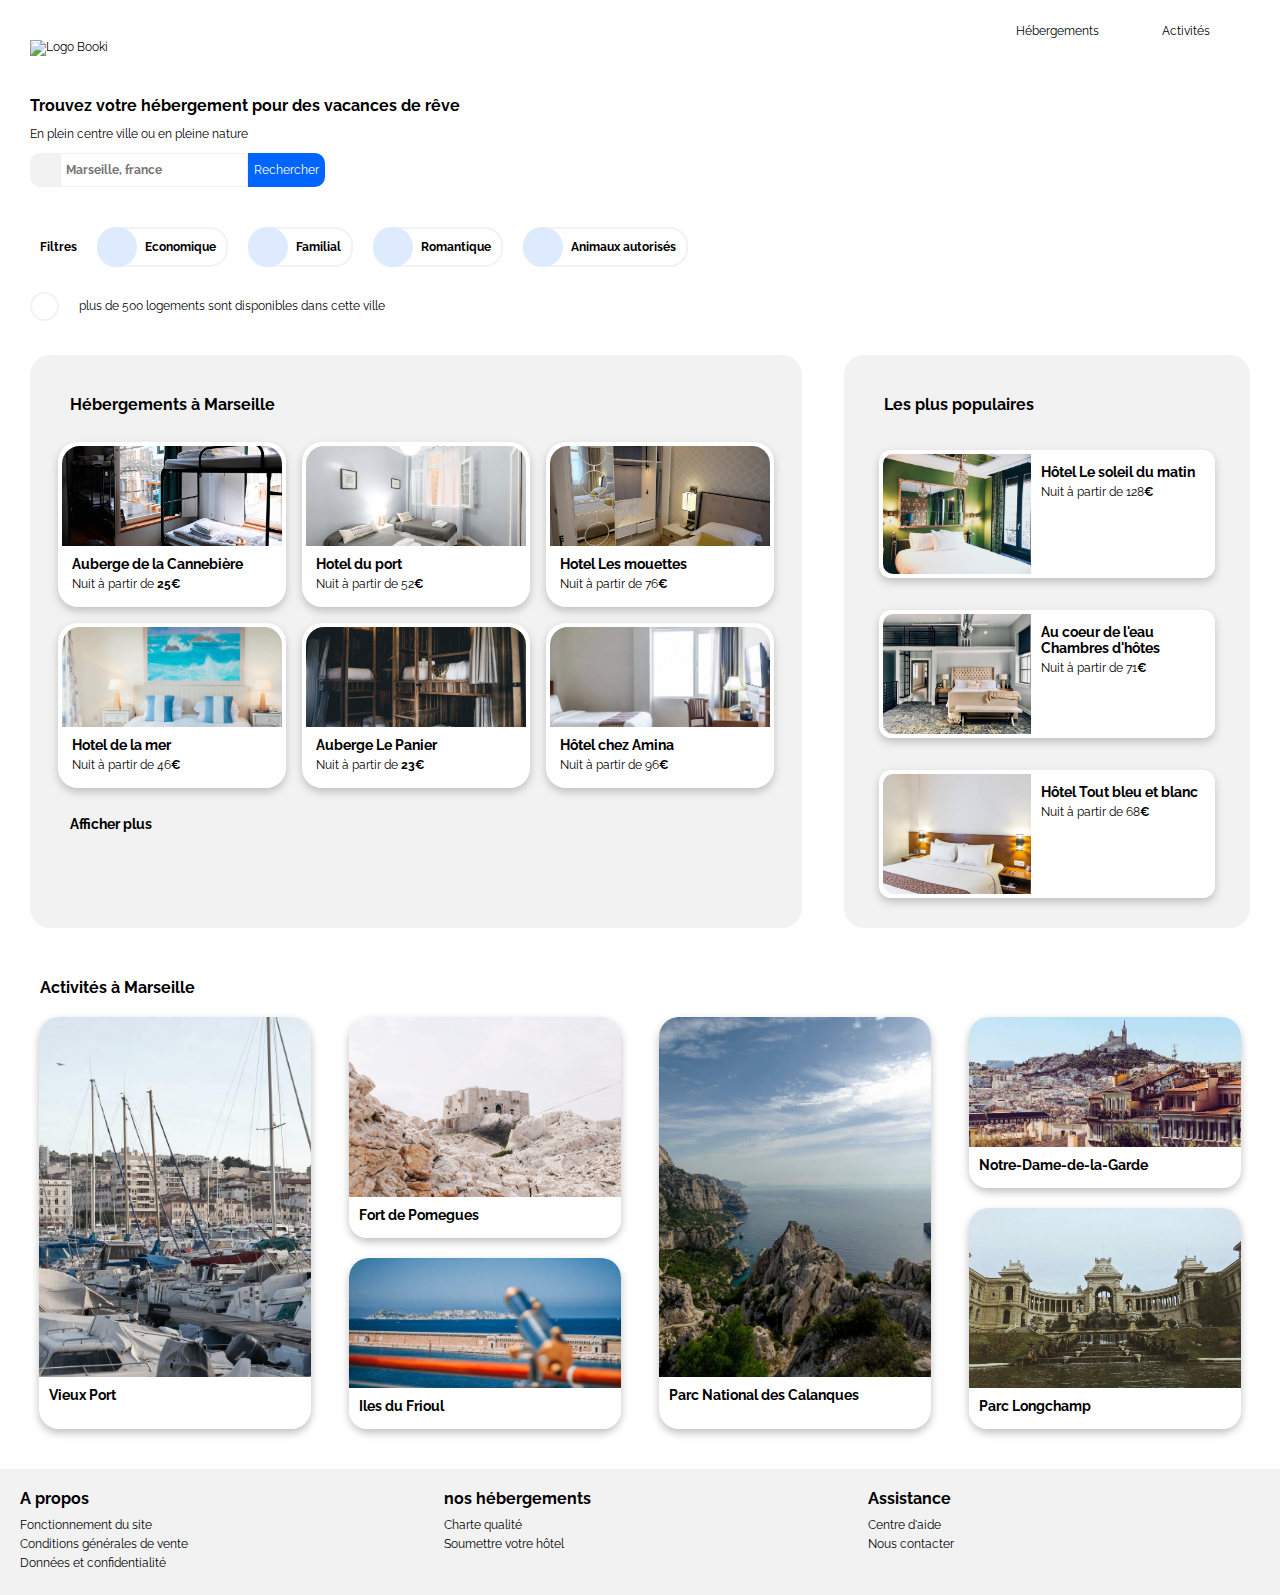
==== commit a103c69f: "clean responsive website" ====
--- a/index.html
+++ b/index.html
@@ -2,9 +2,9 @@
 <html lang="fr">
     <head>
         <meta charset="utf-8"/>
-        <meta name="viewport" content="width-device-widt, initial-scale=1.0">
+        <meta name="viewport" content="width=device-width, initial-scale=1.0">
         <link rel="stylesheet" href="./css/style.css" />
-        <link rel="stylesheet" href="https://use.fontawesome.com/releases/v5.15.4/css/all.css" integrity="sha384-DyZ88mC6Up2uqS4h/KRgHuoeGwBcD4Ng9SiP4dIRy0EXTlnuz47vAwmeGwVChigm" crossorigin="anonymous">
+        <script src="https://kit.fontawesome.com/cbfc23503c.js" crossorigin="anonymous"></script>
         <title>booki</title>
     </head>
 
@@ -12,7 +12,7 @@
          <header>
            <!-- NAV BAR -->
             <nav> 
-                <a href="index.html" id="logo"><img src="./images/booki.jpg" alt="Logo Booki" class="logo"></a>
+                <a href="index.html" id="logo"><img src="./images/booki.png" alt="Logo Booki" class="logo"></a>
                 <div class="nav-container">  
                     <a class="nav-item" href="#accomodation-bloc">Hébergements</a>
                     <a class="nav-item" href="#activity-bloc">Activités</a>
@@ -23,24 +23,42 @@
 
             <!--SEARCHBAR-->
 
-            <form class="formulaire" action="#">
+            <form class="formulaire" method="post" action="#">
                 <div id="searchbar">
                     <div id="map-icon">
                         <i class="fas fa-map-marker-alt"></i>
                     </div>
                     <input class="field" type="text" placeholder="Marseille, france">
-                    <input class="button-search-text" type="button" value="Rechercher"/>
+                    <button class="button-search">
+                        <span>Rechercher</span>
+                        <i class="fas fa-search"></i>
+                    </button>
                 </div>
             </form>
             
            
-            <ul id="filter">
-                <li id=filter-title>Filtres</li>
-                <li class="filter-type"><i class="fas fa-money-bill-wave blue-icon-filter"></i>Economique</li>
-                <li class="filter-type"><i class="fas fa-child blue-icon-filter"></i>Familial</li>
-                <li class="filter-type"><i class="fas fa-heart blue-icon-filter"></i>Romantique</li>
-                <li class="filter-type"><i class="fas fa-dog blue-icon-filter"></i>Animaux autorisés</li>
-            </ul>
+            <div id="filter">
+
+                <span id="filter-title">Filtres</span>
+                <div class="filter-type">
+                    <i class="fas fa-money-bill-wave blue-icon-filter"></i>
+                    <span>Economique</span>
+                </div>
+
+                <div class="filter-type">
+                    <i class="fas fa-child blue-icon-filter"></i>
+                    <span>Familial</span>
+                </div>
+                <div class="filter-type">
+                    <i class="fas fa-heart blue-icon-filter"></i>
+                    <span>Romantique</span>
+                </div>
+                <div class="filter-type">
+                    <i class="fas fa-dog blue-icon-filter"></i>
+                    <span>Animaux autorisés</span>
+                </div>
+
+            </div>
             <div id=info>
             <i class="fas fa-info" id="info-icon"></i>
             <p>plus de 500 logements sont disponibles dans cette ville</p>
@@ -58,7 +76,7 @@
                             <img src="./images/Cannebiere.jpg" alt="Auberge de la cannebière" class="card-img-top">
                             <div class="card-info">
                                 <h3>Auberge de la Cannebière</h3>
-                                <p class="price">Nuit à partir de 25€</p>
+                                <p class="price">Nuit à partir de <span class="euro">25€</span></p>
                                 <i class="fas fa-star blue-icon"></i>
                                 <i class="fas fa-star blue-icon"></i>
                                 <i class="fas fa-star blue-icon"></i>
@@ -73,12 +91,12 @@
                             <img src="./images/hotelport.jpg" alt="Hôtel du port" class="card-img-top">
                             <div class="card-info">
                                 <h3>Hotel du port</h3>
-                                <p class="price">Nuit à partir de 52€</p>
-                                <i class="fas fa-star blue-icon"></i>
-                                <i class="fas fa-star blue-icon"></i>
-                                <i class="fas fa-star blue-icon"></i>
-                                <i class="fas fa-star blue-icon"></i>
-                                <i class="fas fa-star grey-icon"></i>
+                                <p class="price">Nuit à partir de 52<span class="euro">€</span></p>
+                                <i class="fas fa-star blue-icon"></i>
+                                <i class="fas fa-star blue-icon"></i>
+                                <i class="fas fa-star blue-icon"></i>
+                                <i class="fas fa-star blue-icon"></i>
+                                <i class="fas fa-star blue-icon"></i>
                             </div>
                         </div>
                     </a>   
@@ -88,7 +106,7 @@
                             <img src="./images/hotelmouettes.jpg" alt="Hôtel Les mouettes" class="card-img-top">
                             <div class="card-info">
                                 <h3>Hotel Les mouettes</h3>
-                                <p class="price">Nuit à partir de 76€</p>
+                                <p class="price">Nuit à partir de 76<span class="euro">€</span></p>
                                 <i class="fas fa-star blue-icon"></i>
                                 <i class="fas fa-star blue-icon"></i>
                                 <i class="fas fa-star blue-icon"></i>
@@ -103,11 +121,11 @@
                             <img src="./images/hotelmer.jpg" alt="Hôtel de la Mer" class="card-img-top">
                             <div class="card-info">
                                 <h3>Hotel de la mer</h3>
-                                <p class="price">Nuit à partir de 46€</p>
-                                <i class="fas fa-star blue-icon"></i>
-                                <i class="fas fa-star blue-icon"></i>
-                                <i class="fas fa-star blue-icon"></i>
-                                <i class="fas fa-star blue-icon"></i>
+                                <p class="price">Nuit à partir de 46<span class="euro">€</span></p>
+                                <i class="fas fa-star blue-icon"></i>
+                                <i class="fas fa-star blue-icon"></i>
+                                <i class="fas fa-star blue-icon"></i>
+                                <i class="fas fa-star grey-icon"></i>
                                 <i class="fas fa-star grey-icon"></i>
                             </div>
                         </div>
@@ -118,7 +136,7 @@
                             <img src="./images/aubergepanier.jpg" alt="Auberge Le panier" class="card-img-top">
                             <div class="card-info">
                                 <h3>Auberge Le Panier</h3>
-                                <p class="price">Nuit à partir de 23€</p>
+                                <p class="price">Nuit à partir de <span class="euro">23€</span></p>
                                 <i class="fas fa-star blue-icon"></i>
                                 <i class="fas fa-star blue-icon"></i>
                                 <i class="fas fa-star blue-icon"></i>
@@ -133,18 +151,18 @@
                             <img src="./images/hotelamina.jpg" alt="Hôtel Chez Amina" class="card-img-top">
                             <div class="card-info">
                                 <h3>Hôtel chez Amina</h3>
-                                <p class="price">Nuit à partir de 96€</p>
-                                <i class="fas fa-star blue-icon"></i>
-                                <i class="fas fa-star blue-icon"></i>
-                                <i class="fas fa-star blue-icon"></i>
-                                <i class="fas fa-star blue-icon"></i>
-                                <i class="fas fa-star grey-icon"></i>
+                                <p class="price">Nuit à partir de 96<span class="euro">€</span></p>
+                                <i class="fas fa-star blue-icon"></i>
+                                <i class="fas fa-star blue-icon"></i>
+                                <i class="fas fa-star blue-icon"></i>
+                                <i class="fas fa-star blue-icon"></i>
+                                <i class="fas fa-star blue-icon"></i>
                             </div>
                         </div>
                     </a>
                         
                 </div>
-                <h4>Afficher plus</h4>
+                <h3 class="show-more">Afficher plus</h3>
             </section>
             <!-- End of left image panel -->
 
@@ -155,50 +173,53 @@
                     <i class="fas fa-chart-line black-icon"></i>
                 </div>
 
-                <a href="#" > 
-                     <div class="card"> 
-                        <img src="./images/hotelsoleildumatin.jpg" alt="Hôtel Le soleil du matin" class="card-img-left">
-                        <div class="card-info">
-                            <h3>Hôtel Le soleil du matin</h3>
-                            <p class="price">Nuit à partir de 128€</p>
-                            <i class="fas fa-star blue-icon"></i>
-                            <i class="fas fa-star blue-icon"></i>
-                            <i class="fas fa-star blue-icon"></i>
-                            <i class="fas fa-star blue-icon"></i>
-                            <i class="fas fa-star grey-icon"></i>
-                        </div>
-                    </div>
-                </a>
-                
-                <a href="#">
-                    <div class="card">
-                        <img src="./images/coeurdeleau.jpg" alt="Au coeur de l'eau Chambres d'hôtes" class="card-img-left">
-                        <div class="card-info">
-                            <h3>Au coeur de l'eau Chambres d'hôtes</h3>
-                            <p class="price">Nuit à partir de 71€</p>
-                            <i class="fas fa-star blue-icon"></i>
-                            <i class="fas fa-star blue-icon"></i>
-                            <i class="fas fa-star blue-icon"></i>
-                            <i class="fas fa-star blue-icon"></i>
-                            <i class="fas fa-star grey-icon"></i>
-                        </div>
-                    </div>
-                </a>
-
-                <a href="#">
-                    <div class="card">
-                        <img src="./images/toutbleuetblanc.jpg" alt="Hôtel Tout bleu et blanc" class="card-img-left">
-                        <div class="card-info">
-                            <h3>Hôtel Tout bleu et blanc</h3>
-                            <p class="price">Nuit à partir de 68€</p>
-                            <i class="fas fa-star blue-icon"></i>
-                            <i class="fas fa-star blue-icon"></i>
-                            <i class="fas fa-star blue-icon"></i>
-                            <i class="fas fa-star blue-icon"></i>
-                            <i class="fas fa-star grey-icon"></i>
-                        </div>
-                    </div> 
-                </a>
+                <div class="popular-accomodation">
+
+                    <a href="#"> 
+                        <div class="card"> 
+                            <img src="./images/hotelsoleildumatin.jpg" alt="Hôtel Le soleil du matin" class="card-img-left">
+                            <div class="card-info">
+                                <h3>Hôtel Le soleil du matin</h3>
+                                <p class="price">Nuit à partir de 128<span class="euro">€</span></p>
+                                <i class="fas fa-star blue-icon"></i>
+                                <i class="fas fa-star blue-icon"></i>
+                                <i class="fas fa-star blue-icon"></i>
+                                <i class="fas fa-star blue-icon"></i>
+                                <i class="fas fa-star blue-icon"></i>
+                            </div>
+                        </div>
+                    </a>
+                    
+                    <a href="#">
+                        <div class="card">
+                            <img src="./images/coeurdeleau.jpg" alt="Au coeur de l'eau Chambres d'hôtes" class="card-img-left">
+                            <div class="card-info">
+                                <h3>Au coeur de l'eau Chambres d'hôtes</h3>
+                                <p class="price">Nuit à partir de 71<span class="euro">€</span></p>
+                                <i class="fas fa-star blue-icon"></i>
+                                <i class="fas fa-star blue-icon"></i>
+                                <i class="fas fa-star blue-icon"></i>
+                                <i class="fas fa-star blue-icon"></i>
+                                <i class="fas fa-star grey-icon"></i>
+                            </div>
+                        </div>
+                    </a>
+
+                    <a href="#">
+                        <div class="card">
+                            <img src="./images/toutbleuetblanc.jpg" alt="Hôtel Tout bleu et blanc" class="card-img-left">
+                            <div class="card-info">
+                                <h3>Hôtel Tout bleu et blanc</h3>
+                                <p class="price">Nuit à partir de 68<span class="euro">€</span></p>
+                                <i class="fas fa-star blue-icon"></i>
+                                <i class="fas fa-star blue-icon"></i>
+                                <i class="fas fa-star blue-icon"></i>
+                                <i class="fas fa-star blue-icon"></i>
+                                <i class="fas fa-star grey-icon"></i>
+                            </div>
+                        </div> 
+                    </a>
+                </div>
                 
             </aside>
         </main>
@@ -212,7 +233,7 @@
             <div class="activity">
 
                 <a href="#">
-                    <div class="activity-card">
+                    <div class="big-activity-card">
                         <img src="./images/vieuxport.jpg" alt="Vieux port" class="big-img-activity">
                         <div class="card-info">
                             <h3>Vieux Port</h3>
@@ -243,7 +264,7 @@
                 </div>
 
                 <a href="#">
-                    <div class="activity-card">
+                    <div class="big-activity-card">
                         <img src="./images/calanques.jpg" alt="Parc National des Calanques" class="big-img-activity">
                         <div class="card-info">
                             <h3>Parc National des Calanques</h3>
--- a/css/style.css
+++ b/css/style.css
@@ -36,6 +36,24 @@
     color: initial;
 }
 
+h3
+{
+    font-size: 16px;
+    font-family: raleway-bold;
+    margin: 0px;
+    padding: 0px;
+}
+
+.euro
+{
+    font-family: raleway-bold;
+}
+
+.accomodation a, .popular-accomodation a, .activity a
+{
+    display: contents;
+}
+
 /* HEADER */
 
 header
@@ -43,25 +61,30 @@
     margin: 0px 30px 30px 30px;
 }
 
+
 /* NAV-BAR */
 
-#logo
+.logo
 {   
-    margin: 20px;
+    width: 100px;
+    margin: 40px 40px 40px 0px;
 }
 
 nav
 {
     display: flex;
     justify-content: space-between;
-    align-items: center;
     flex-wrap: wrap;
     width: 100%;
 }
 
+.nav-container
+{
+    margin-top: 24px;
+}
+
 .nav-item
 {
-    /* padding: 40px 20px 20px 20px; */
     padding: 20px;
     margin-right: 20px;
 }
@@ -93,8 +116,9 @@
     padding : 5px 30px 5px 5px;
     height : 22px;
     border: 1px solid #F0F0F0;
-}
-.button-search-text
+    font-family: raleway-bold;
+}
+.button-search
 {
     font-family: raleway-regular;
     background-color: #0065FC;
@@ -102,6 +126,12 @@
     height: 34px;
     border: 0;
     border-radius: 0px 10px 10px 0px;
+    cursor: pointer;
+}
+
+.button-search i
+{
+    display: none;
 }
 
 /* FILTER */
@@ -117,11 +147,13 @@
 
 .filter-type
 {
-   border: 2px solid #f2f2f2;
-   border-radius : 18px;
-   padding-right: 30px;
-   margin: 10px;
-   font-family: raleway-bold;
+
+    display: flex;
+    align-items: center;
+    border: 2px solid #f2f2f2;
+    border-radius : 18px;
+    margin: 10px;
+    cursor: pointer;
 }
 
 .filter-type:hover
@@ -129,22 +161,34 @@
     box-shadow: 0 4px 8px 0 silver;
 }
 
-#filter-title
+.filter-type span, #filter-title
 {
     font-family: raleway-bold;
-}
-
-
-.blue-icon-filter
-{
-    font-size: 12px;
-    color: #0065FC;
+    padding: 0px 10px 0px 10px;
+}
+
+.icon-filter
+{
     background-color: #DEEBFF;
     padding: 10px;
     margin-right: 20px;
     border-radius: 50%;
 }
 
+.filter-type .blue-icon-filter
+{
+    font-size: 12px;
+    color: #0065FC;
+    background-color: #DEEBFF;
+    border-radius: 50%;
+    margin: -2px;
+    width: 40px;
+    height: 40px;
+    display: flex;
+    align-items: center;
+    justify-content: center;
+}
+
 /* info */
 
 #info
@@ -157,10 +201,13 @@
 
 #info-icon
 {
+    height: 25px;
+    width: 25px;
+    line-height: 25px;
+    text-align: center;
     color: #0065FC;
     border: 2px solid #f2f2f2;
-    border-radius: 20px;
-    padding: 8px 10px 8px 10px;
+    border-radius: 50%;
     margin-right: 20px;
 }
 
@@ -197,6 +244,7 @@
 .marseille-card
 {
     display: flex;
+    width: 30%;
     flex-direction: column;
     background-color: white;
     padding: 4px;
@@ -206,8 +254,9 @@
 }
 .card-img-top
 {
-    width: 250px;
+    width: 100%;
     height: 100px;
+    object-fit: cover;
     border-radius: 18px 18px 0px 0px;
 }
 
@@ -221,7 +270,7 @@
 
 .card-info h3
 {
-    font-size: 12px;
+    font-size: 14px;
     margin-bottom: 5px;
 }
 
@@ -241,16 +290,11 @@
     color: #f2f2f2;
 }
 
-h3
-{
-    font-size: 16px;
+
+.show-more
+{
+    font-size: 14px;
     font-family: raleway-bold;
-    margin: 0px;
-    padding: 0px;
-}
-
-h4
-{
     margin: 20px;
 }
  .price
@@ -281,12 +325,20 @@
     padding: 10px;
 }
 
+.popular-accomodation
+{
+    display: flex;
+    flex-direction: column;
+    height: 90%;
+    justify-content: space-around;
+}
+
 .card
 {
     display: flex;
     flex-direction: row;
     background-color: white;
-    margin: 10px;
+    margin: 15px;
     padding: 4px;
     border-radius: 12px;
     box-shadow: 0 4px 8px 0 silver;
@@ -294,8 +346,10 @@
 
 .card-img-left
 {
-    width: 120px;
-    height: 110px;
+    flex-shrink: 0;
+    width: 45%;
+    height: 120px;
+    object-fit: cover;
     border-radius: 10px 0px 0px 10px;
 }
 
@@ -314,19 +368,24 @@
 
 }
 
-.activity-card
+.activity-card, .big-activity-card
 {
     display: flex;
     flex-direction: column;
     background-color: white;
     border-radius: 20px;
-    margin: 10px;
+    margin-bottom: 20px;
     box-shadow: 0 4px 8px 0 silver;
 }
 
+.double-card-activity, .big-activity-card
+{
+    width:22%;
+}
+
 .x-small-img-activity
 {
-    width:300px;
+    width:100%;
     height: 130px;
     object-fit: cover;
     border-radius: 20px 20px 0px 0px;
@@ -335,14 +394,15 @@
 
 .small-img-activity
 {
-    width: 300px;
+    width: 100%;
     height: 180px;
+    object-fit: cover;
     border-radius: 20px 20px 0px 0px;
 }
 
 .big-img-activity
 {
-    width:300px ;
+    width: 100%;
     height: 360px;
     object-fit: cover;
     border-radius: 20px 20px 0px 0px;
@@ -353,7 +413,6 @@
 {
     display: flex;
     justify-content: flex-start;
-    align-items: center;
     background-color: #f2f2f2;
 }
 
@@ -384,6 +443,44 @@
     padding-left: 0px ;
 }
 
+/* TAB RESOLUTION */
+
+@media screen and (max-width: 992px)
+    
+{
+    #accomodation-bloc
+    {
+        width: 100%;
+        margin-bottom: 20px;
+    }
+
+    .marseille-card
+    {
+        width: 40%;
+    }
+
+    aside
+    {
+        width: 100%;
+    }
+
+    .card-img-left
+    {
+        width: 40%;
+        height: 160px;
+    }
+
+    .double-card-activity, .big-activity-card
+    {
+        width:95%;
+    }
+
+    .big-img-activity, .small-img-activity, .x-small-img-activity
+    {
+        width: auto;
+        height: 170px;
+    }
+}
 
 
 /* MOBILE RESOLUTION */
@@ -404,14 +501,15 @@
 
     .main-title
     {
-        font-size: 20px;
+        font-size: 22px;
         margin: 20px;
         padding: 0;
     }
 
     #main-description
     {
-        margin: 10px;
+        font-size: 22px;
+        margin: 20px;
     }
 
     .bloc
@@ -422,6 +520,12 @@
     .card-info h3, #footer-title
     {
         font-size: 18px;
+    }
+
+    .logo
+    {
+        width: 180px;
+        margin: 30px;
     }
 
     header
@@ -432,6 +536,7 @@
 
     nav
     {
+        align-items: center;
         justify-content: center;
         flex-flow: wrap column;
         width: 100%;
@@ -467,6 +572,25 @@
         width: 100%;
     }
 
+    .button-search
+
+    {
+        width: 40px;
+        border-radius: 10px;
+        margin-left: -5px;
+    }
+
+    .button-search i 
+
+    {
+        display: inline-block;
+    }
+
+    .button-search span
+    {
+        display: none;
+    }
+
 
     #filter
     {
@@ -484,6 +608,17 @@
         margin-left: 20px;
     }
 
+    #info-icon
+    {
+        font-size: 12px;
+        margin: 0px;
+    }
+
+    #info p
+    {
+        margin: 20px 0px 20px 10px;
+    }
+
     #accomodation-bloc:nth-child(1)
     {
         order: 2;
@@ -494,19 +629,20 @@
 
     .accomodation
     {
+        width: 100%;
         flex-direction: column;
-        justify-content: center;
+        align-items: center;
     }
 
     .marseille-card
     {
+        width: 95%;
         height: 100%;
         margin: 10px;
     }
 
     .card-img-top
     {
-        object-fit: cover;
         width: auto;
     }
 
@@ -529,7 +665,6 @@
     .card-img-left
     {
         height: auto;
-        object-fit: cover;
     }
 
     #activity-bloc
@@ -539,13 +674,12 @@
     .activity
     {
         flex-direction: column;
-        justify-content: center;
+        align-items: center;
     }
 
     .big-img-activity, .small-img-activity, .x-small-img-activity
     {
         width: auto;
-        object-fit: cover;
         height: 150px;
     }
 
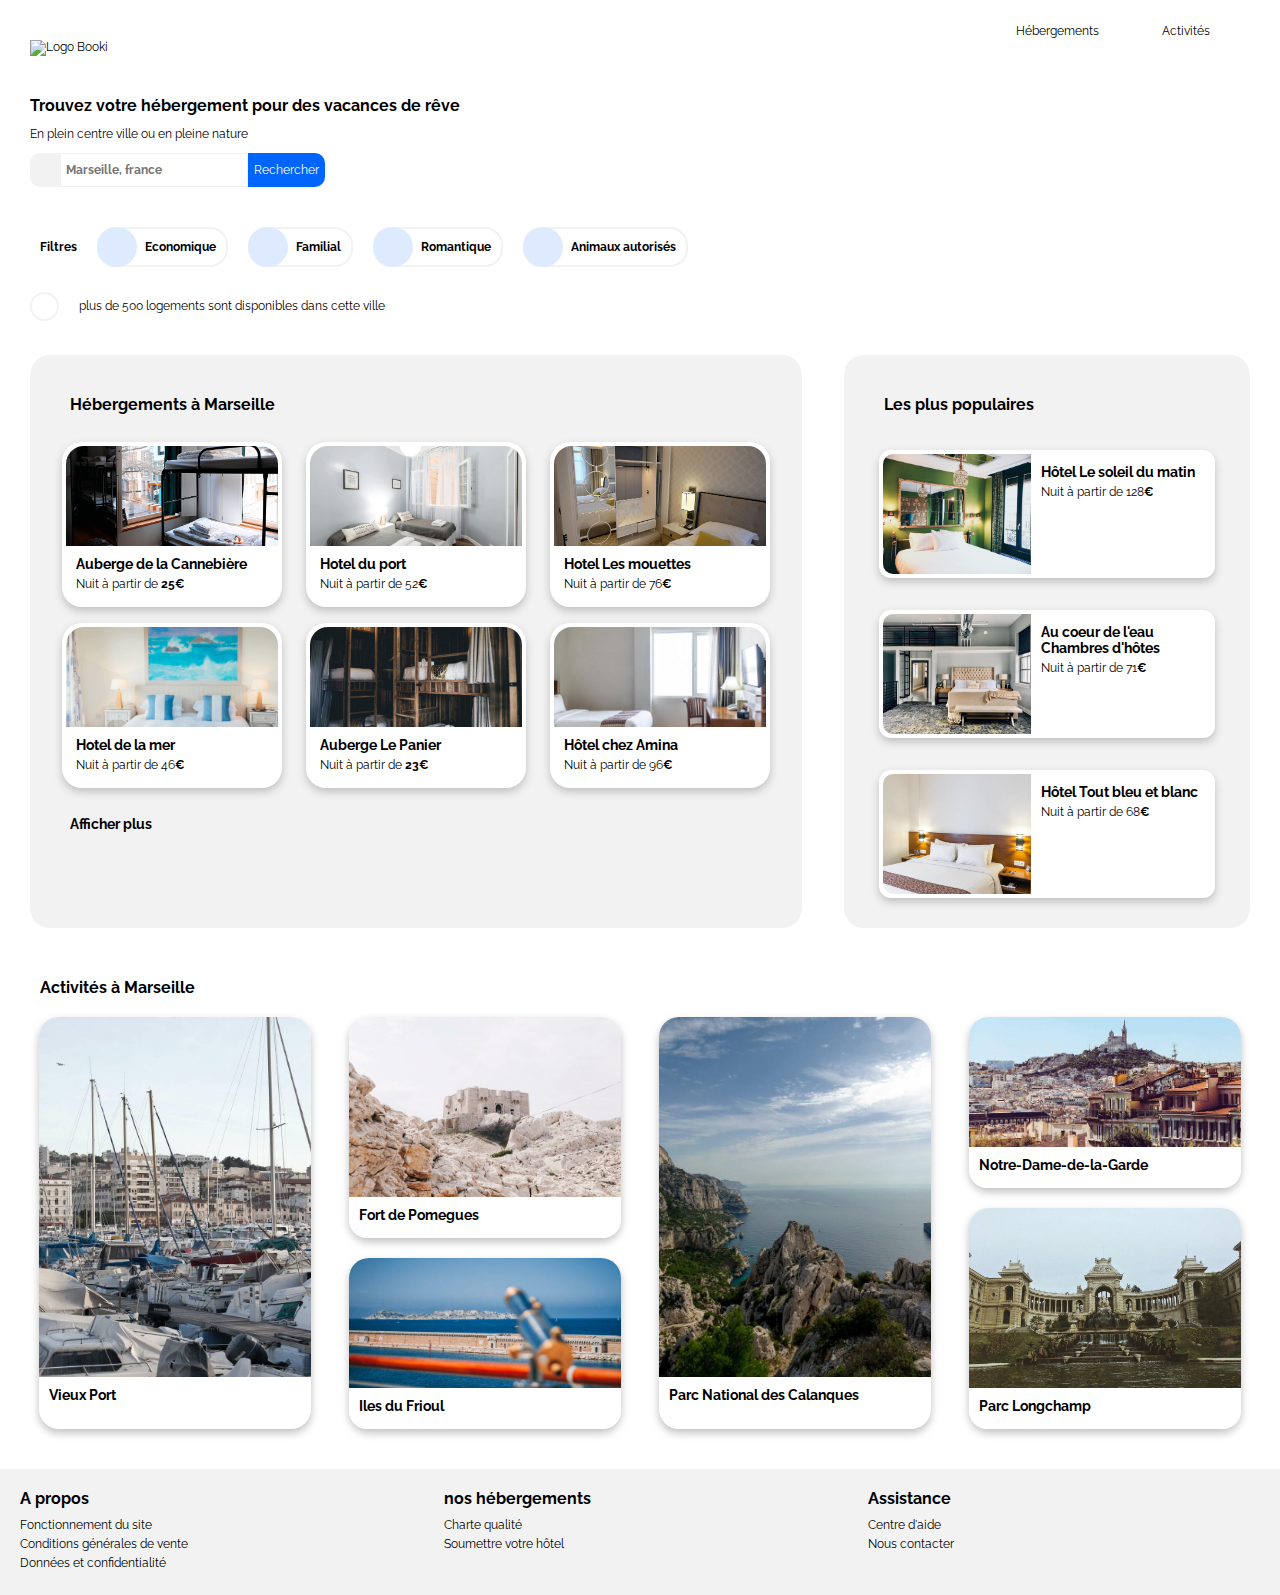
==== commit 5b548e9a: "removed DS Store file, final version" ====
--- a/index.html
+++ b/index.html
@@ -59,9 +59,10 @@
                 </div>
 
             </div>
+
             <div id=info>
-            <i class="fas fa-info" id="info-icon"></i>
-            <p>plus de 500 logements sont disponibles dans cette ville</p>
+                <i class="fas fa-info" id="info-icon"></i>
+                <p>plus de 500 logements sont disponibles dans cette ville</p>
             </div>
         </header>
 
@@ -181,11 +182,13 @@
                             <div class="card-info">
                                 <h3>Hôtel Le soleil du matin</h3>
                                 <p class="price">Nuit à partir de 128<span class="euro">€</span></p>
-                                <i class="fas fa-star blue-icon"></i>
-                                <i class="fas fa-star blue-icon"></i>
-                                <i class="fas fa-star blue-icon"></i>
-                                <i class="fas fa-star blue-icon"></i>
-                                <i class="fas fa-star blue-icon"></i>
+                                <span class="stars">
+                                    <i class="fas fa-star blue-icon"></i>
+                                    <i class="fas fa-star blue-icon"></i>
+                                    <i class="fas fa-star blue-icon"></i>
+                                    <i class="fas fa-star blue-icon"></i>
+                                    <i class="fas fa-star blue-icon"></i>
+                                </span>
                             </div>
                         </div>
                     </a>
@@ -196,11 +199,13 @@
                             <div class="card-info">
                                 <h3>Au coeur de l'eau Chambres d'hôtes</h3>
                                 <p class="price">Nuit à partir de 71<span class="euro">€</span></p>
-                                <i class="fas fa-star blue-icon"></i>
-                                <i class="fas fa-star blue-icon"></i>
-                                <i class="fas fa-star blue-icon"></i>
-                                <i class="fas fa-star blue-icon"></i>
-                                <i class="fas fa-star grey-icon"></i>
+                                <span class="stars">
+                                    <i class="fas fa-star blue-icon"></i>
+                                    <i class="fas fa-star blue-icon"></i>
+                                    <i class="fas fa-star blue-icon"></i>
+                                    <i class="fas fa-star blue-icon"></i>
+                                    <i class="fas fa-star grey-icon"></i>
+                                </span>
                             </div>
                         </div>
                     </a>
@@ -211,11 +216,13 @@
                             <div class="card-info">
                                 <h3>Hôtel Tout bleu et blanc</h3>
                                 <p class="price">Nuit à partir de 68<span class="euro">€</span></p>
-                                <i class="fas fa-star blue-icon"></i>
-                                <i class="fas fa-star blue-icon"></i>
-                                <i class="fas fa-star blue-icon"></i>
-                                <i class="fas fa-star blue-icon"></i>
-                                <i class="fas fa-star grey-icon"></i>
+                                <span class="stars">
+                                    <i class="fas fa-star blue-icon"></i>
+                                    <i class="fas fa-star blue-icon"></i>
+                                    <i class="fas fa-star blue-icon"></i>
+                                    <i class="fas fa-star blue-icon"></i>
+                                    <i class="fas fa-star grey-icon"></i>
+                                </span>
                             </div>
                         </div> 
                     </a>
--- a/css/style.css
+++ b/css/style.css
@@ -244,7 +244,7 @@
 .marseille-card
 {
     display: flex;
-    width: 30%;
+    width: 29%;
     flex-direction: column;
     background-color: white;
     padding: 4px;
@@ -262,6 +262,7 @@
 
 .card-info
 {
+    position: relative;
     background-color: white;
     padding: 10px;
     border-radius: 0px 0px 18px 18px;
@@ -353,6 +354,12 @@
     border-radius: 10px 0px 0px 10px;
 }
 
+.stars
+{
+    position: absolute;
+    bottom: 12px;
+}
+
 /* ACTIVITY */
 
 #activity-bloc
@@ -610,13 +617,14 @@
 
     #info-icon
     {
+        flex-shrink: 0;
         font-size: 12px;
         margin: 0px;
     }
 
     #info p
     {
-        margin: 20px 0px 20px 10px;
+        margin: 20px 10px 20px 10px;
     }
 
     #accomodation-bloc:nth-child(1)
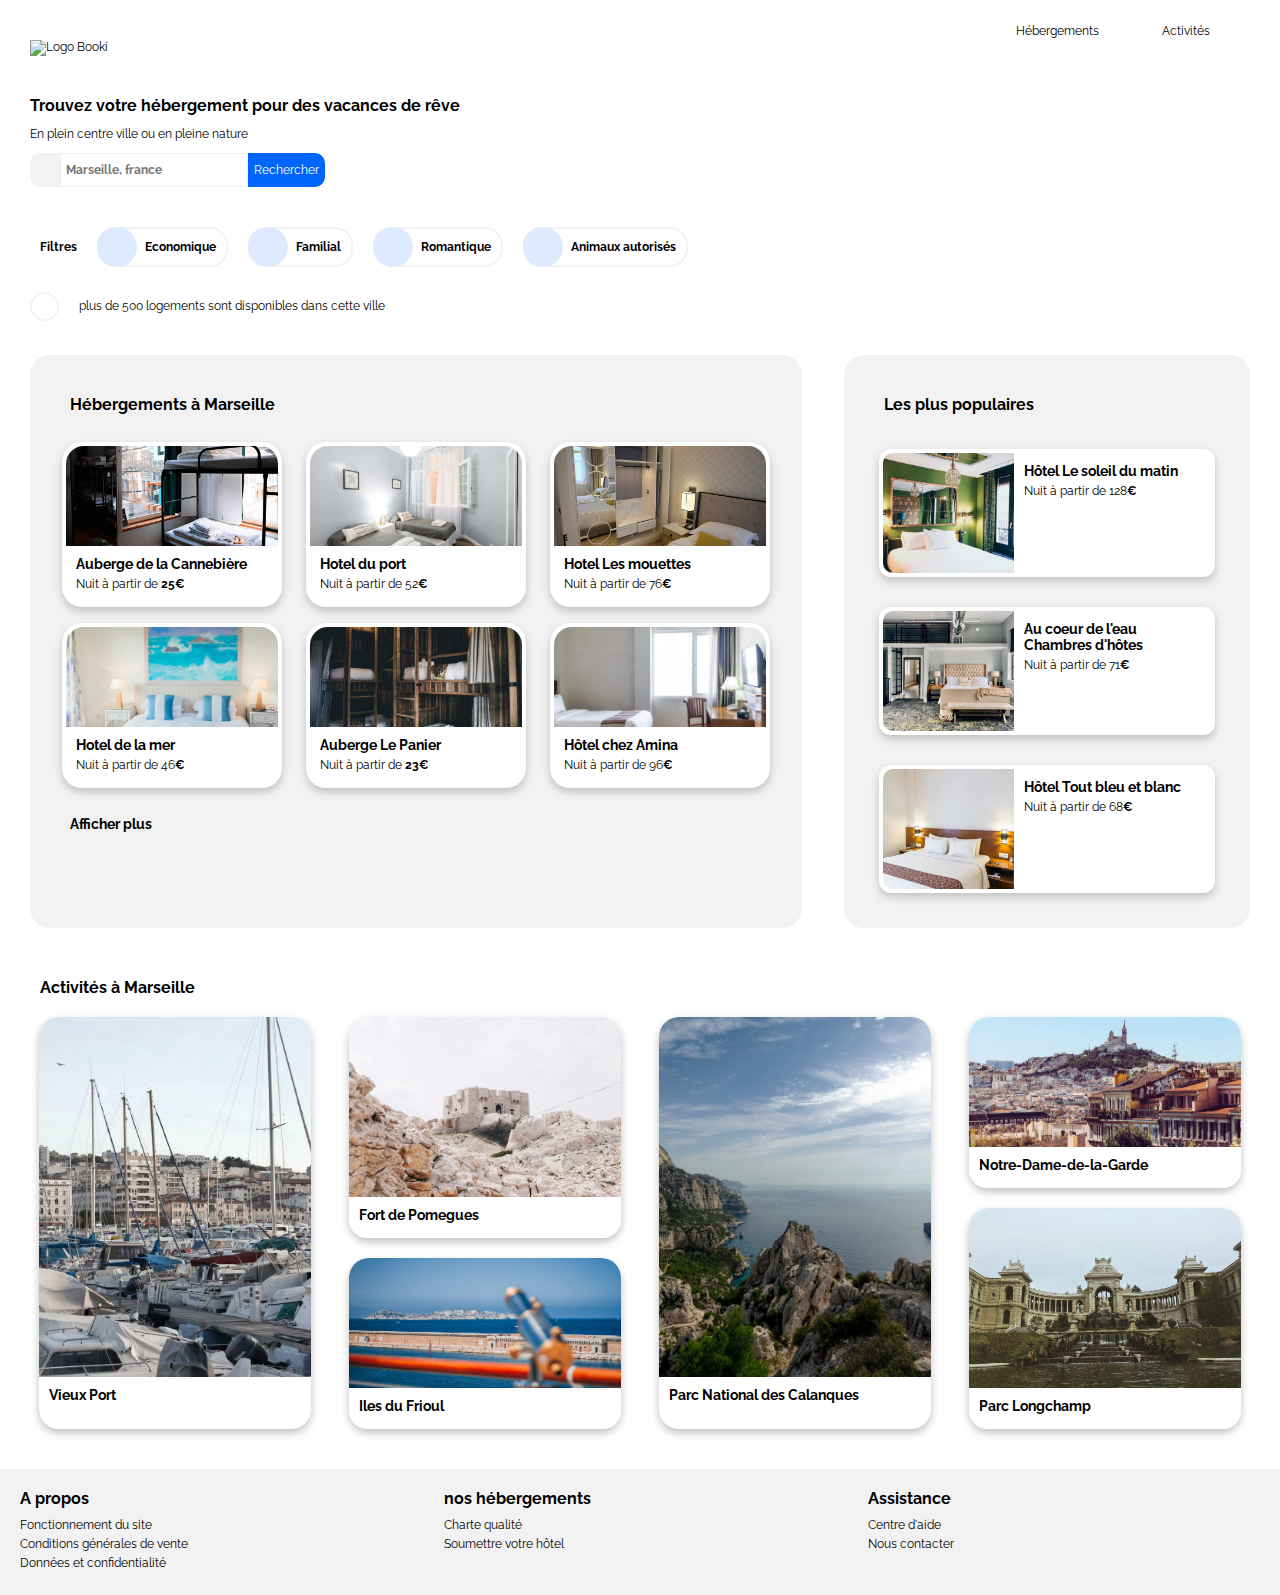
==== commit f66b0aac: "final version & model" ====
--- a/index.html
+++ b/index.html
@@ -10,6 +10,7 @@
 
     <body>
          <header>
+
            <!-- NAV BAR -->
             <nav> 
                 <a href="index.html" id="logo"><img src="./images/booki.png" alt="Logo Booki" class="logo"></a>
@@ -22,7 +23,6 @@
             <p>En plein centre ville ou en pleine nature</p>
 
             <!--SEARCHBAR-->
-
             <form class="formulaire" method="post" action="#">
                 <div id="searchbar">
                     <div id="map-icon">
@@ -36,7 +36,7 @@
                 </div>
             </form>
             
-           
+           <!-- Filters -->
             <div id="filter">
 
                 <span id="filter-title">Filtres</span>
@@ -60,13 +60,16 @@
 
             </div>
 
+            <!-- information -->
             <div id=info>
                 <i class="fas fa-info" id="info-icon"></i>
                 <p>plus de 500 logements sont disponibles dans cette ville</p>
             </div>
+            
         </header>
 
         <main class="bloc">
+
             <!-- Left image panel -->
             <section id="accomodation-bloc">
                 <h3 class="main-title">Hébergements à Marseille</h3>
@@ -168,7 +171,8 @@
             <!-- End of left image panel -->
 
             <!-- Right image panel -->
-            <aside class="element">
+            <aside>
+
                 <div id="popular-title-and-icon">
                     <h3 class="main-title">Les plus populaires</h3>
                     <i class="fas fa-chart-line black-icon"></i>
@@ -229,14 +233,14 @@
                 </div>
                 
             </aside>
+            <!-- End of Right image panel -->
+
         </main>
 
-        
-
+        <!-- Activity section -->
         <section id="activity-bloc" class="bloc">
             <h3 class="main-title">Activités à Marseille</h3>
 
-        
             <div class="activity">
 
                 <a href="#">
@@ -300,32 +304,34 @@
                 </div>
             </div>
         </section>
+        <!-- End of activiy section -->
 
         <footer>
             <div class="footer-column">
                 <h3 class="footer-title">A propos</h3>
                 <ul>
-                    <li class="footer-info">Fonctionnement du site</li>
-                    <li class="footer-info">Conditions générales de vente</li>
-                    <li class="footer-info">Données et confidentialité</li>
+                    <li class="footer-info"><a href="#">Fonctionnement du site</a></li>
+                    <li class="footer-info"><a href="#">Conditions générales de vente</a></li>
+                    <li class="footer-info"><a href="#">Données et confidentialité</a></li>
                 </ul>
             </div>
 
             <div class="footer-column">
                 <h3 class="footer-title">nos hébergements</h3>
                 <ul>
-                    <li class="footer-info">Charte qualité</li>
-                    <li class="footer-info">Soumettre votre hôtel</li>     
+                    <li class="footer-info"><a href="#">Charte qualité</a></li>
+                    <li class="footer-info"><a href="#">Soumettre votre hôtel</a></li>     
                 </ul>
             </div>
 
             <div class="footer-column">
                 <h3 class="footer-title">Assistance</h3>
                 <ul>
-                    <li class="footer-info">Centre d'aide</li>
-                    <li >Nous contacter</li>
+                    <li class="footer-info"><a href="#">Centre d'aide</a></li>
+                    <li ><a href="mailto:mailadress@gmail.com">Nous contacter</a></li>
                 </ul>
             </div>
         </footer>
+
     </body>
 </html>--- a/css/style.css
+++ b/css/style.css
@@ -1,22 +1,12 @@
 /* FONT */ 
 
-@font-face
-{
-    font-family: raleway-regular;
-    src: url('./static/Raleway-Regular.ttf') format('truetype');
-}
-
-@font-face 
-{
-    font-family: raleway-bold;
-    src: url('./static/Raleway-Bold.ttf') format('truetype');
-}
+@import url('https://fonts.googleapis.com/css2?family=Raleway:wght@400;600&display=swap');
 
 /* GLOBAL */
 
 *
 {
-    font-family: raleway-regular;
+    font-family: 'Raleway', sans-serif;
     font-size: 12px;
 }
 
@@ -39,14 +29,14 @@
 h3
 {
     font-size: 16px;
-    font-family: raleway-bold;
+    font-weight: bold;
     margin: 0px;
     padding: 0px;
 }
 
 .euro
 {
-    font-family: raleway-bold;
+    font-weight: bold;
 }
 
 .accomodation a, .popular-accomodation a, .activity a
@@ -116,11 +106,11 @@
     padding : 5px 30px 5px 5px;
     height : 22px;
     border: 1px solid #F0F0F0;
-    font-family: raleway-bold;
+    font-weight: bold;
 }
 .button-search
 {
-    font-family: raleway-regular;
+    font-family: 'Raleway', sans-serif;
     background-color: #0065FC;
     color: white;
     height: 34px;
@@ -163,7 +153,7 @@
 
 .filter-type span, #filter-title
 {
-    font-family: raleway-bold;
+    font-weight: bold;
     padding: 0px 10px 0px 10px;
 }
 
@@ -295,7 +285,7 @@
 .show-more
 {
     font-size: 14px;
-    font-family: raleway-bold;
+    font-weight: bold;
     margin: 20px;
 }
  .price
@@ -330,7 +320,6 @@
 {
     display: flex;
     flex-direction: column;
-    height: 90%;
     justify-content: space-around;
 }
 
@@ -348,7 +337,7 @@
 .card-img-left
 {
     flex-shrink: 0;
-    width: 45%;
+    width: 40%;
     height: 120px;
     object-fit: cover;
     border-radius: 10px 0px 0px 10px;
@@ -630,23 +619,21 @@
     #accomodation-bloc:nth-child(1)
     {
         order: 2;
-        width: 100%;
         background-color: white;
         padding: 0;
     }
 
     .accomodation
     {
-        width: 100%;
         flex-direction: column;
         align-items: center;
     }
 
     .marseille-card
     {
-        width: 95%;
-        height: 100%;
-        margin: 10px;
+        width: 90%;
+        margin: 0px;
+        margin-bottom: 10px;
     }
 
     .card-img-top
@@ -657,7 +644,6 @@
     aside:nth-child(2)
     {
         order: 1;
-        width: 100%;
         border-radius: 0 0 0 0;
         margin: 0;
         padding: 0;
@@ -677,12 +663,19 @@
 
     #activity-bloc
     {
+        width: 100%;
         margin: 0;
     }
+
     .activity
     {
         flex-direction: column;
         align-items: center;
+    }
+
+    .double-card-activity, .big-activity-card
+    {
+        width: 90%;
     }
 
     .big-img-activity, .small-img-activity, .x-small-img-activity
@@ -696,12 +689,13 @@
         flex-flow: wrap column;
         justify-content: center;
         padding: 30px 0px 30px 0px;
+        margin: 0;
     }
 
     .footer-column
     {
-        width: 100%;
-        margin: 0px 0px 30px 30px;
+        width: 80%;
+        padding: 0px 0px 30px 30px;
     }
 
 }